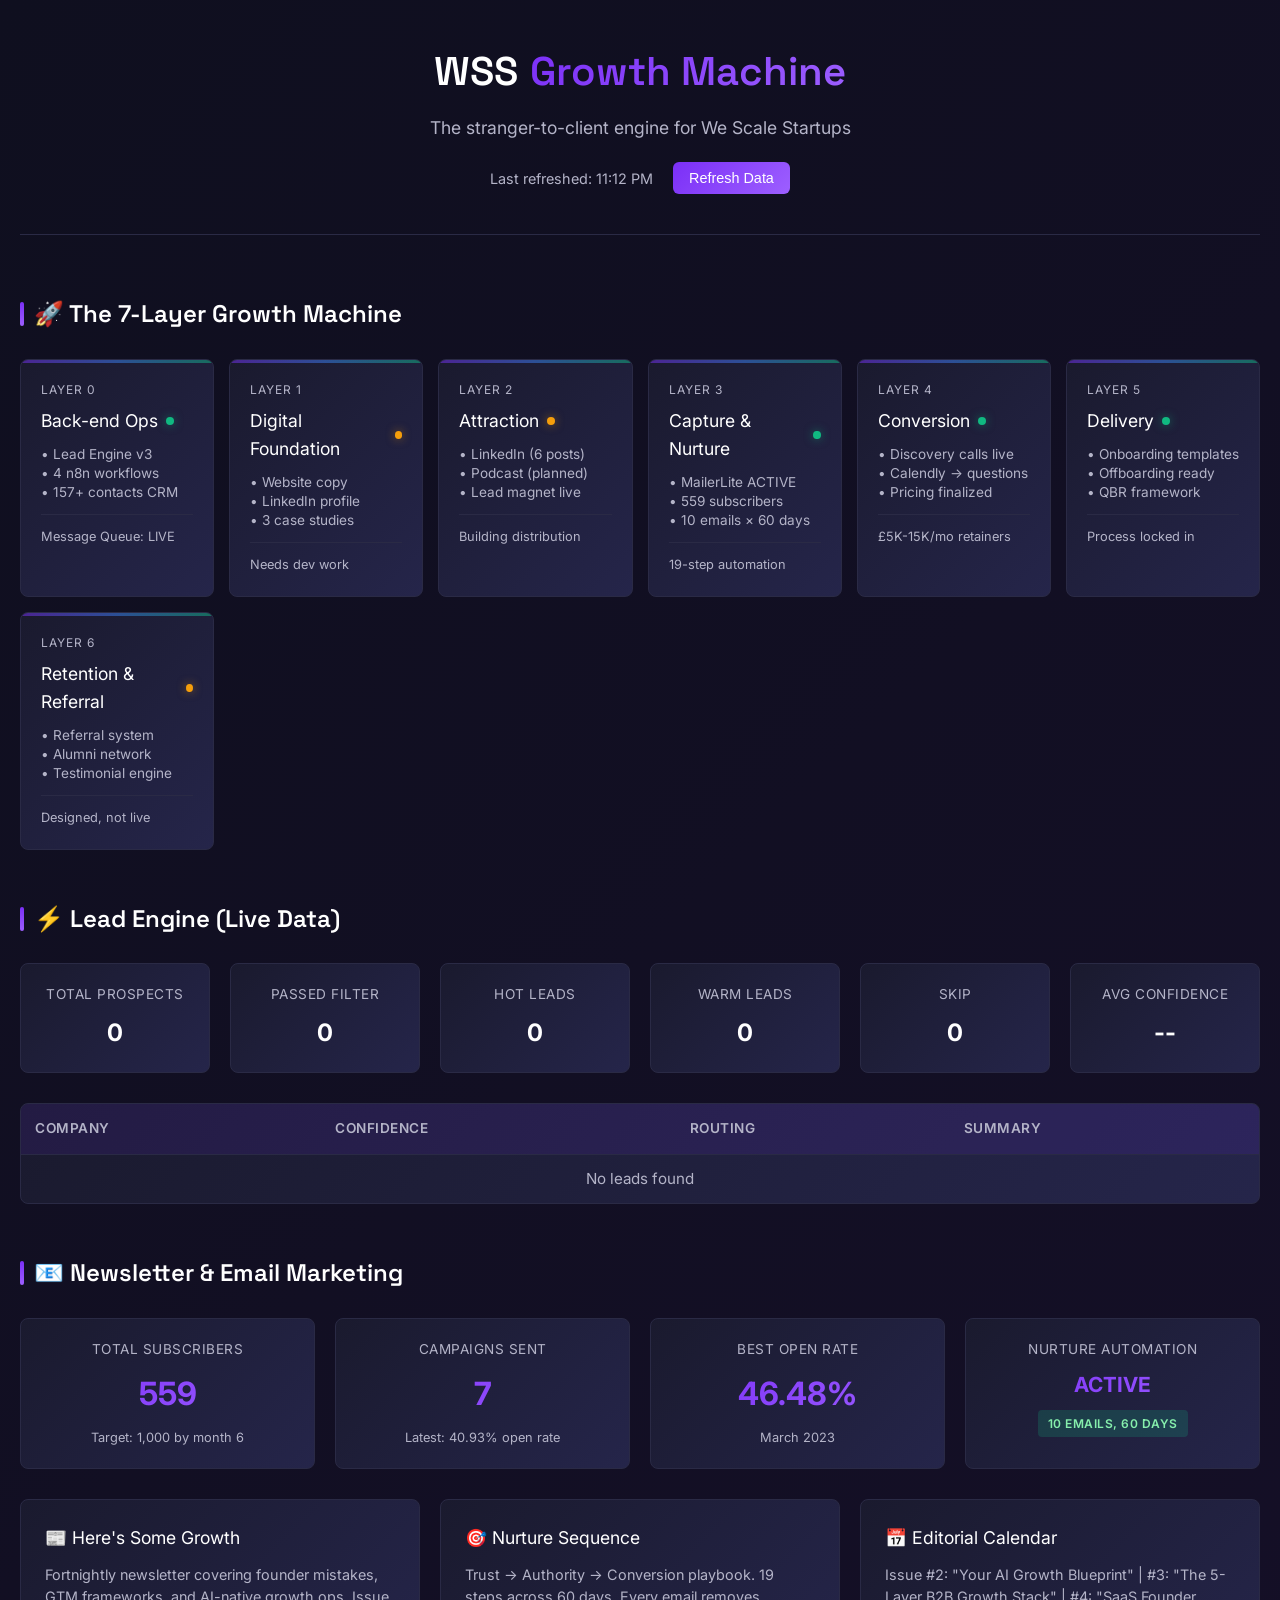
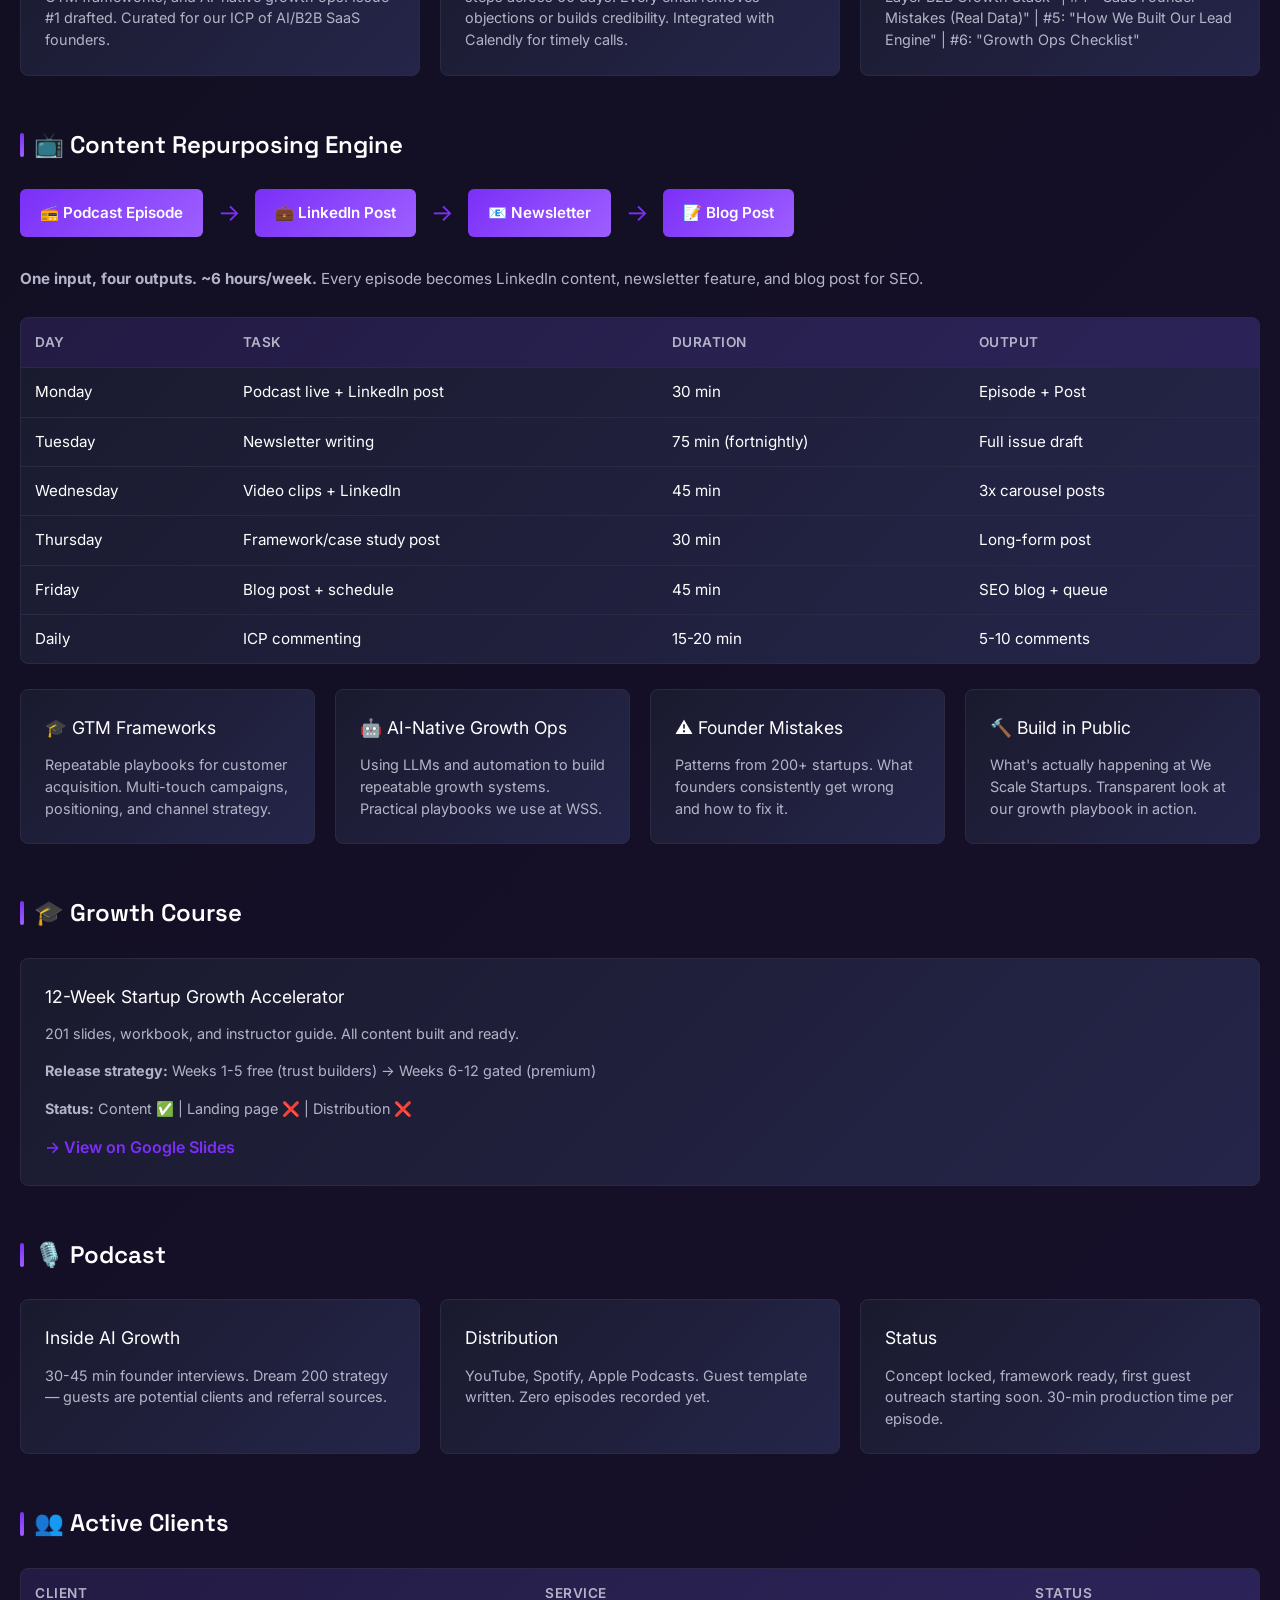
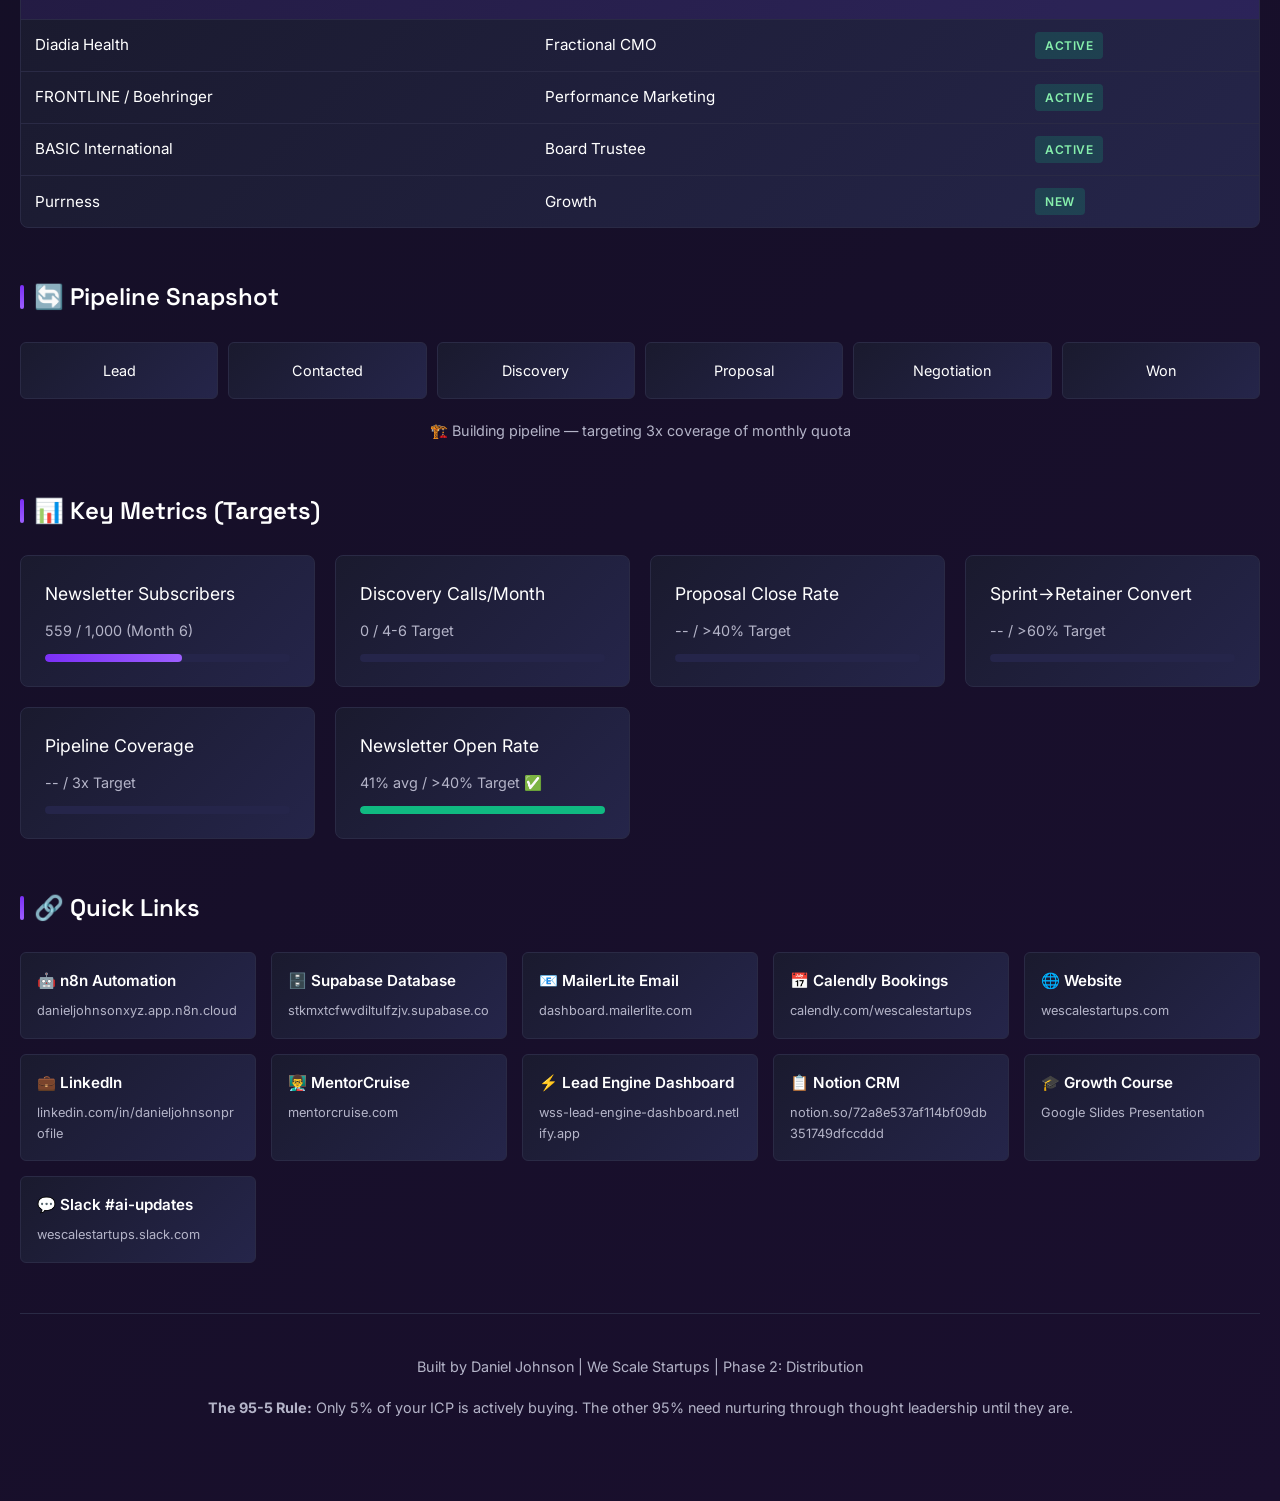
==== dashboard/index.html @ cf286a2c "Add Growth Machine dashboard and documentation - dashboard/index.html: Live dashboard with Supabase " ====
<!DOCTYPE html>
<html lang="en">
<head>
    <meta charset="UTF-8">
    <meta name="viewport" content="width=device-width, initial-scale=1.0">
    <title>WSS Growth Machine — Command Center</title>
    <link href="https://fonts.googleapis.com/css2?family=Inter:wght@400;500;600;700&family=Space+Grotesk:wght@500;600;700&display=swap" rel="stylesheet">
    <style>
        * {
            margin: 0;
            padding: 0;
            box-sizing: border-box;
        }

        :root {
            --primary: #7B2FF7;
            --primary-light: #9D5FFF;
            --primary-dark: #5A1FB8;
            --bg-dark: #0F0F1F;
            --bg-secondary: #1A1A2E;
            --bg-tertiary: #25254A;
            --text-primary: #FFFFFF;
            --text-secondary: #B4B4C8;
            --border: #2A2A45;
            --success: #10B981;
            --warning: #F59E0B;
            --error: #EF4444;
            --accent-blue: #3B82F6;
            --accent-emerald: #10B981;
            --accent-cyan: #06B6D4;
        }

        body {
            font-family: 'Inter', sans-serif;
            background: linear-gradient(135deg, var(--bg-dark) 0%, #1a0f2e 100%);
            color: var(--text-primary);
            line-height: 1.6;
            min-height: 100vh;
        }

        h1, h2, h3, h4, h5, h6 {
            font-family: 'Space Grotesk', sans-serif;
            font-weight: 600;
        }

        .container {
            max-width: 1600px;
            margin: 0 auto;
            padding: 40px 20px;
        }

        /* Header */
        .header {
            text-align: center;
            margin-bottom: 60px;
            padding-bottom: 40px;
            border-bottom: 1px solid var(--border);
        }

        .header-title {
            font-size: 2.5rem;
            margin-bottom: 10px;
            display: flex;
            align-items: center;
            justify-content: center;
            gap: 12px;
        }

        .header-title-main {
            color: var(--text-primary);
        }

        .header-title-growth {
            background: linear-gradient(135deg, var(--primary) 0%, var(--primary-light) 100%);
            -webkit-background-clip: text;
            -webkit-text-fill-color: transparent;
            background-clip: text;
            animation: gradientShift 6s ease-in-out infinite;
        }

        @keyframes gradientShift {
            0%, 100% { filter: hue-rotate(0deg); }
            50% { filter: hue-rotate(10deg); }
        }

        .header-subtitle {
            font-size: 1.1rem;
            color: var(--text-secondary);
            margin-bottom: 20px;
        }

        .header-controls {
            display: flex;
            justify-content: center;
            align-items: center;
            gap: 20px;
            font-size: 0.9rem;
        }

        .refresh-timestamp {
            color: var(--text-secondary);
        }

        .refresh-btn {
            background: linear-gradient(135deg, var(--primary) 0%, var(--primary-light) 100%);
            color: white;
            border: none;
            padding: 8px 16px;
            border-radius: 6px;
            cursor: pointer;
            font-size: 0.9rem;
            font-weight: 500;
            transition: all 0.3s ease;
        }

        .refresh-btn:hover {
            transform: translateY(-2px);
            box-shadow: 0 8px 16px rgba(123, 47, 247, 0.3);
        }

        .refresh-btn:disabled {
            opacity: 0.5;
            cursor: not-allowed;
        }

        /* Loader */
        .loader {
            display: inline-block;
            width: 12px;
            height: 12px;
            border: 2px solid var(--primary);
            border-radius: 50%;
            border-top-color: transparent;
            animation: spin 0.8s linear infinite;
        }

        @keyframes spin {
            to { transform: rotate(360deg); }
        }

        /* Sections */
        .section {
            margin-bottom: 50px;
        }

        .section-title {
            font-size: 1.5rem;
            margin-bottom: 25px;
            color: var(--text-primary);
            display: flex;
            align-items: center;
            gap: 10px;
        }

        .section-title::before {
            content: '';
            width: 4px;
            height: 24px;
            background: linear-gradient(180deg, var(--primary) 0%, var(--primary-light) 100%);
            border-radius: 2px;
        }

        /* User Journey */
        .journey-container {
            display: grid;
            grid-template-columns: repeat(auto-fit, minmax(180px, 1fr));
            gap: 15px;
            margin-bottom: 30px;
        }

        .journey-node {
            background: linear-gradient(135deg, var(--bg-secondary) 0%, var(--bg-tertiary) 100%);
            border: 1px solid var(--border);
            border-radius: 8px;
            padding: 20px;
            position: relative;
            transition: all 0.3s ease;
            overflow: hidden;
        }

        .journey-node::before {
            content: '';
            position: absolute;
            top: 0;
            left: 0;
            right: 0;
            height: 3px;
            background: linear-gradient(90deg, var(--primary), var(--accent-blue), var(--accent-emerald));
            opacity: 0.5;
        }

        .journey-node:hover {
            border-color: var(--primary);
            transform: translateY(-4px);
            box-shadow: 0 12px 24px rgba(123, 47, 247, 0.15);
        }

        .journey-layer {
            font-size: 0.75rem;
            color: var(--text-secondary);
            text-transform: uppercase;
            letter-spacing: 1px;
            margin-bottom: 8px;
        }

        .journey-title {
            font-size: 1.1rem;
            margin-bottom: 10px;
            display: flex;
            align-items: center;
            gap: 8px;
        }

        .status-dot {
            width: 8px;
            height: 8px;
            border-radius: 50%;
            animation: pulse 2s ease-in-out infinite;
        }

        .status-dot.green {
            background: var(--success);
            box-shadow: 0 0 10px rgba(16, 185, 129, 0.5);
        }

        .status-dot.yellow {
            background: var(--warning);
            box-shadow: 0 0 10px rgba(245, 158, 11, 0.5);
        }

        .status-dot.red {
            background: var(--error);
            box-shadow: 0 0 10px rgba(239, 68, 68, 0.5);
        }

        @keyframes pulse {
            0%, 100% { opacity: 1; }
            50% { opacity: 0.7; }
        }

        .journey-components {
            font-size: 0.85rem;
            color: var(--text-secondary);
            line-height: 1.4;
        }

        .journey-status {
            font-size: 0.8rem;
            color: var(--text-secondary);
            margin-top: 12px;
            padding-top: 12px;
            border-top: 1px solid var(--border);
        }

        /* Data Grid */
        .data-grid {
            display: grid;
            grid-template-columns: repeat(auto-fit, minmax(180px, 1fr));
            gap: 20px;
            margin-bottom: 30px;
        }

        .data-card {
            background: linear-gradient(135deg, var(--bg-secondary) 0%, var(--bg-tertiary) 100%);
            border: 1px solid var(--border);
            border-radius: 8px;
            padding: 20px;
            text-align: center;
            transition: all 0.3s ease;
        }

        .data-card:hover {
            border-color: var(--primary);
            transform: translateY(-4px);
        }

        .data-label {
            font-size: 0.85rem;
            color: var(--text-secondary);
            text-transform: uppercase;
            letter-spacing: 0.5px;
            margin-bottom: 8px;
        }

        .data-value {
            font-size: 2rem;
            font-weight: 700;
            background: linear-gradient(135deg, var(--primary) 0%, var(--primary-light) 100%);
            -webkit-background-clip: text;
            -webkit-text-fill-color: transparent;
            background-clip: text;
        }

        .data-value.loading {
            -webkit-text-fill-color: unset;
            background: none;
            font-size: 1.5rem;
        }

        .data-subtext {
            font-size: 0.8rem;
            color: var(--text-secondary);
            margin-top: 8px;
        }

        /* Tables */
        .table-wrapper {
            background: linear-gradient(135deg, var(--bg-secondary) 0%, var(--bg-tertiary) 100%);
            border: 1px solid var(--border);
            border-radius: 8px;
            overflow: hidden;
        }

        table {
            width: 100%;
            border-collapse: collapse;
        }

        th {
            background: rgba(123, 47, 247, 0.1);
            padding: 14px;
            text-align: left;
            font-weight: 600;
            font-size: 0.85rem;
            text-transform: uppercase;
            letter-spacing: 0.5px;
            color: var(--text-secondary);
            border-bottom: 1px solid var(--border);
        }

        td {
            padding: 12px 14px;
            border-bottom: 1px solid var(--border);
            font-size: 0.95rem;
        }

        tr:last-child td {
            border-bottom: none;
        }

        tr:hover {
            background: rgba(123, 47, 247, 0.05);
        }

        .badge {
            display: inline-block;
            padding: 4px 10px;
            border-radius: 4px;
            font-size: 0.75rem;
            font-weight: 600;
            text-transform: uppercase;
            letter-spacing: 0.5px;
        }

        .badge.hot {
            background: rgba(239, 68, 68, 0.2);
            color: #FCA5A5;
        }

        .badge.warm {
            background: rgba(245, 158, 11, 0.2);
            color: #FDE047;
        }

        .badge.skip {
            background: rgba(107, 114, 128, 0.2);
            color: #D1D5DB;
        }

        .badge.active {
            background: rgba(16, 185, 129, 0.2);
            color: #86EFAC;
        }

        /* Cards Grid */
        .cards-grid {
            display: grid;
            grid-template-columns: repeat(auto-fit, minmax(240px, 1fr));
            gap: 20px;
        }

        .card {
            background: linear-gradient(135deg, var(--bg-secondary) 0%, var(--bg-tertiary) 100%);
            border: 1px solid var(--border);
            border-radius: 8px;
            padding: 24px;
            transition: all 0.3s ease;
        }

        .card:hover {
            border-color: var(--primary);
            transform: translateY(-4px);
            box-shadow: 0 12px 24px rgba(123, 47, 247, 0.15);
        }

        .card-title {
            font-size: 1.1rem;
            margin-bottom: 12px;
            color: var(--text-primary);
        }

        .card-description {
            font-size: 0.9rem;
            color: var(--text-secondary);
            line-height: 1.5;
        }

        /* Content Repurposing */
        .repurpose-flow {
            display: flex;
            align-items: center;
            gap: 15px;
            margin-bottom: 30px;
            flex-wrap: wrap;
        }

        .flow-item {
            background: linear-gradient(135deg, var(--primary) 0%, var(--primary-light) 100%);
            color: white;
            padding: 12px 20px;
            border-radius: 6px;
            font-weight: 600;
            font-size: 0.95rem;
        }

        .flow-arrow {
            font-size: 1.5rem;
            color: var(--primary);
        }

        /* Progress Bar */
        .progress-bar {
            width: 100%;
            height: 8px;
            background: var(--bg-tertiary);
            border-radius: 4px;
            overflow: hidden;
            margin-top: 8px;
        }

        .progress-fill {
            height: 100%;
            background: linear-gradient(90deg, var(--primary) 0%, var(--primary-light) 100%);
            transition: width 0.3s ease;
            border-radius: 4px;
        }

        /* Pipeline */
        .pipeline {
            display: flex;
            gap: 10px;
            flex-wrap: wrap;
        }

        .pipeline-stage {
            flex: 1;
            min-width: 120px;
            background: linear-gradient(135deg, var(--bg-secondary) 0%, var(--bg-tertiary) 100%);
            border: 1px solid var(--border);
            border-radius: 6px;
            padding: 16px 12px;
            text-align: center;
            font-size: 0.9rem;
        }

        .pipeline-stage.empty {
            color: var(--text-secondary);
        }

        .pipeline-stage.active {
            border-color: var(--primary);
            background: linear-gradient(135deg, rgba(123, 47, 247, 0.1) 0%, rgba(157, 95, 255, 0.05) 100%);
        }

        /* Links Grid */
        .links-grid {
            display: grid;
            grid-template-columns: repeat(auto-fit, minmax(200px, 1fr));
            gap: 15px;
        }

        .link-card {
            background: linear-gradient(135deg, var(--bg-secondary) 0%, var(--bg-tertiary) 100%);
            border: 1px solid var(--border);
            border-radius: 6px;
            padding: 16px;
            text-decoration: none;
            color: var(--text-primary);
            transition: all 0.3s ease;
            display: flex;
            flex-direction: column;
            gap: 8px;
        }

        .link-card:hover {
            border-color: var(--primary);
            transform: translateY(-2px);
            box-shadow: 0 8px 16px rgba(123, 47, 247, 0.15);
        }

        .link-title {
            font-weight: 600;
            font-size: 0.95rem;
            color: var(--text-primary);
        }

        .link-url {
            font-size: 0.8rem;
            color: var(--text-secondary);
            word-break: break-all;
        }

        /* Footer */
        .footer {
            text-align: center;
            padding: 40px 20px;
            border-top: 1px solid var(--border);
            color: var(--text-secondary);
            font-size: 0.9rem;
            line-height: 1.8;
        }

        /* Responsive */
        @media (max-width: 768px) {
            .header-title {
                font-size: 1.8rem;
                flex-direction: column;
            }

            .journey-container {
                grid-template-columns: repeat(2, 1fr);
            }

            .header-controls {
                flex-direction: column;
                gap: 10px;
            }
        }

        /* Print */
        @media print {
            body {
                background: white;
                color: #000;
            }

            .refresh-btn {
                display: none;
            }

            .journey-node, .data-card, .card, .link-card, .table-wrapper {
                break-inside: avoid;
            }
        }
    </style>
</head>
<body>
    <div class="container">
        <!-- Header -->
        <div class="header">
            <h1 class="header-title">
                <span class="header-title-main">WSS</span>
                <span class="header-title-growth">Growth Machine</span>
            </h1>
            <p class="header-subtitle">The stranger-to-client engine for We Scale Startups</p>
            <div class="header-controls">
                <span class="refresh-timestamp">Last refreshed: <span id="lastRefresh">--:--</span></span>
                <button class="refresh-btn" onclick="refreshData()" id="refreshBtn">
                    <span id="refreshText">Refresh Data</span>
                </button>
            </div>
        </div>

        <!-- User Journey -->
        <div class="section">
            <h2 class="section-title">🚀 The 7-Layer Growth Machine</h2>
            <div class="journey-container">
                <div class="journey-node">
                    <div class="journey-layer">Layer 0</div>
                    <div class="journey-title">
                        Back-end Ops
                        <span class="status-dot green"></span>
                    </div>
                    <div class="journey-components">
                        • Lead Engine v3<br>
                        • 4 n8n workflows<br>
                        • 157+ contacts CRM
                    </div>
                    <div class="journey-status">Message Queue: LIVE</div>
                </div>

                <div class="journey-node">
                    <div class="journey-layer">Layer 1</div>
                    <div class="journey-title">
                        Digital Foundation
                        <span class="status-dot yellow"></span>
                    </div>
                    <div class="journey-components">
                        • Website copy<br>
                        • LinkedIn profile<br>
                        • 3 case studies
                    </div>
                    <div class="journey-status">Needs dev work</div>
                </div>

                <div class="journey-node">
                    <div class="journey-layer">Layer 2</div>
                    <div class="journey-title">
                        Attraction
                        <span class="status-dot yellow"></span>
                    </div>
                    <div class="journey-components">
                        • LinkedIn (6 posts)<br>
                        • Podcast (planned)<br>
                        • Lead magnet live
                    </div>
                    <div class="journey-status">Building distribution</div>
                </div>

                <div class="journey-node">
                    <div class="journey-layer">Layer 3</div>
                    <div class="journey-title">
                        Capture & Nurture
                        <span class="status-dot green"></span>
                    </div>
                    <div class="journey-components">
                        • MailerLite ACTIVE<br>
                        • 559 subscribers<br>
                        • 10 emails × 60 days
                    </div>
                    <div class="journey-status">19-step automation</div>
                </div>

                <div class="journey-node">
                    <div class="journey-layer">Layer 4</div>
                    <div class="journey-title">
                        Conversion
                        <span class="status-dot green"></span>
                    </div>
                    <div class="journey-components">
                        • Discovery calls live<br>
                        • Calendly → questions<br>
                        • Pricing finalized
                    </div>
                    <div class="journey-status">£5K-15K/mo retainers</div>
                </div>

                <div class="journey-node">
                    <div class="journey-layer">Layer 5</div>
                    <div class="journey-title">
                        Delivery
                        <span class="status-dot green"></span>
                    </div>
                    <div class="journey-components">
                        • Onboarding templates<br>
                        • Offboarding ready<br>
                        • QBR framework
                    </div>
                    <div class="journey-status">Process locked in</div>
                </div>

                <div class="journey-node">
                    <div class="journey-layer">Layer 6</div>
                    <div class="journey-title">
                        Retention & Referral
                        <span class="status-dot yellow"></span>
                    </div>
                    <div class="journey-components">
                        • Referral system<br>
                        • Alumni network<br>
                        • Testimonial engine
                    </div>
                    <div class="journey-status">Designed, not live</div>
                </div>
            </div>
        </div>

        <!-- Lead Engine -->
        <div class="section">
            <h2 class="section-title">⚡ Lead Engine (Live Data)</h2>
            <div class="data-grid">
                <div class="data-card">
                    <div class="data-label">Total Prospects</div>
                    <div class="data-value loading" id="totalProspects"><span class="loader"></span></div>
                </div>
                <div class="data-card">
                    <div class="data-label">Passed Filter</div>
                    <div class="data-value loading" id="passedFilter"><span class="loader"></span></div>
                </div>
                <div class="data-card">
                    <div class="data-label">Hot Leads</div>
                    <div class="data-value loading" id="hotLeads"><span class="loader"></span></div>
                </div>
                <div class="data-card">
                    <div class="data-label">Warm Leads</div>
                    <div class="data-value loading" id="warmLeads"><span class="loader"></span></div>
                </div>
                <div class="data-card">
                    <div class="data-label">Skip</div>
                    <div class="data-value loading" id="skipLeads"><span class="loader"></span></div>
                </div>
                <div class="data-card">
                    <div class="data-label">Avg Confidence</div>
                    <div class="data-value loading" id="avgConfidence"><span class="loader"></span></div>
                </div>
            </div>

            <div class="table-wrapper">
                <table>
                    <thead>
                        <tr>
                            <th>Company</th>
                            <th>Confidence</th>
                            <th>Routing</th>
                            <th>Summary</th>
                        </tr>
                    </thead>
                    <tbody id="leadsTable">
                        <tr><td colspan="4" style="text-align: center; padding: 30px;"><span class="loader"></span> Loading leads...</td></tr>
                    </tbody>
                </table>
            </div>
        </div>

        <!-- Newsletter & Email Marketing -->
        <div class="section">
            <h2 class="section-title">📧 Newsletter & Email Marketing</h2>
            <div class="data-grid">
                <div class="data-card">
                    <div class="data-label">Total Subscribers</div>
                    <div class="data-value">559</div>
                    <div class="data-subtext">Target: 1,000 by month 6</div>
                </div>
                <div class="data-card">
                    <div class="data-label">Campaigns Sent</div>
                    <div class="data-value">7</div>
                    <div class="data-subtext">Latest: 40.93% open rate</div>
                </div>
                <div class="data-card">
                    <div class="data-label">Best Open Rate</div>
                    <div class="data-value">46.48%</div>
                    <div class="data-subtext">March 2023</div>
                </div>
                <div class="data-card">
                    <div class="data-label">Nurture Automation</div>
                    <div class="data-value" style="font-size: 1.3rem;">ACTIVE</div>
                    <div class="data-subtext"><span class="badge active">10 emails, 60 days</span></div>
                </div>
            </div>

            <div class="cards-grid" style="margin-top: 25px;">
                <div class="card">
                    <div class="card-title">📰 Here's Some Growth</div>
                    <div class="card-description">
                        Fortnightly newsletter covering founder mistakes, GTM frameworks, and AI-native growth ops. Issue #1 drafted. Curated for our ICP of AI/B2B SaaS founders.
                    </div>
                </div>
                <div class="card">
                    <div class="card-title">🎯 Nurture Sequence</div>
                    <div class="card-description">
                        Trust → Authority → Conversion playbook. 19 steps across 60 days. Every email removes objections or builds credibility. Integrated with Calendly for timely calls.
                    </div>
                </div>
                <div class="card">
                    <div class="card-title">📅 Editorial Calendar</div>
                    <div class="card-description">
                        Issue #2: "Your AI Growth Blueprint" | #3: "The 5-Layer B2B Growth Stack" | #4: "SaaS Founder Mistakes (Real Data)" | #5: "How We Built Our Lead Engine" | #6: "Growth Ops Checklist"
                    </div>
                </div>
            </div>
        </div>

        <!-- Content Engine -->
        <div class="section">
            <h2 class="section-title">📺 Content Repurposing Engine</h2>
            <div class="repurpose-flow">
                <div class="flow-item">📻 Podcast Episode</div>
                <div class="flow-arrow">→</div>
                <div class="flow-item">💼 LinkedIn Post</div>
                <div class="flow-arrow">→</div>
                <div class="flow-item">📧 Newsletter</div>
                <div class="flow-arrow">→</div>
                <div class="flow-item">📝 Blog Post</div>
            </div>
            <p style="color: var(--text-secondary); font-size: 0.95rem; margin-bottom: 25px;">
                <strong>One input, four outputs. ~6 hours/week.</strong> Every episode becomes LinkedIn content, newsletter feature, and blog post for SEO.
            </p>

            <div class="table-wrapper">
                <table>
                    <thead>
                        <tr>
                            <th>Day</th>
                            <th>Task</th>
                            <th>Duration</th>
                            <th>Output</th>
                        </tr>
                    </thead>
                    <tbody>
                        <tr>
                            <td>Monday</td>
                            <td>Podcast live + LinkedIn post</td>
                            <td>30 min</td>
                            <td>Episode + Post</td>
                        </tr>
                        <tr>
                            <td>Tuesday</td>
                            <td>Newsletter writing</td>
                            <td>75 min (fortnightly)</td>
                            <td>Full issue draft</td>
                        </tr>
                        <tr>
                            <td>Wednesday</td>
                            <td>Video clips + LinkedIn</td>
                            <td>45 min</td>
                            <td>3x carousel posts</td>
                        </tr>
                        <tr>
                            <td>Thursday</td>
                            <td>Framework/case study post</td>
                            <td>30 min</td>
                            <td>Long-form post</td>
                        </tr>
                        <tr>
                            <td>Friday</td>
                            <td>Blog post + schedule</td>
                            <td>45 min</td>
                            <td>SEO blog + queue</td>
                        </tr>
                        <tr>
                            <td>Daily</td>
                            <td>ICP commenting</td>
                            <td>15-20 min</td>
                            <td>5-10 comments</td>
                        </tr>
                    </tbody>
                </table>
            </div>

            <div class="cards-grid" style="margin-top: 25px;">
                <div class="card">
                    <div class="card-title">🎓 GTM Frameworks</div>
                    <div class="card-description">Repeatable playbooks for customer acquisition. Multi-touch campaigns, positioning, and channel strategy.</div>
                </div>
                <div class="card">
                    <div class="card-title">🤖 AI-Native Growth Ops</div>
                    <div class="card-description">Using LLMs and automation to build repeatable growth systems. Practical playbooks we use at WSS.</div>
                </div>
                <div class="card">
                    <div class="card-title">⚠️ Founder Mistakes</div>
                    <div class="card-description">Patterns from 200+ startups. What founders consistently get wrong and how to fix it.</div>
                </div>
                <div class="card">
                    <div class="card-title">🔨 Build in Public</div>
                    <div class="card-description">What's actually happening at We Scale Startups. Transparent look at our growth playbook in action.</div>
                </div>
            </div>
        </div>

        <!-- Growth Course -->
        <div class="section">
            <h2 class="section-title">🎓 Growth Course</h2>
            <div class="cards-grid">
                <div class="card" style="grid-column: span 2;">
                    <div class="card-title">12-Week Startup Growth Accelerator</div>
                    <div class="card-description" style="margin-bottom: 15px;">
                        201 slides, workbook, and instructor guide. All content built and ready.
                    </div>
                    <p style="font-size: 0.9rem; color: var(--text-secondary); margin-bottom: 15px;">
                        <strong>Release strategy:</strong> Weeks 1-5 free (trust builders) → Weeks 6-12 gated (premium)
                    </p>
                    <p style="font-size: 0.9rem; color: var(--text-secondary); margin-bottom: 15px;">
                        <strong>Status:</strong> Content ✅ | Landing page ❌ | Distribution ❌
                    </p>
                    <a href="https://docs.google.com/presentation/d/1oONhRGUFYXJoqhrI7C1VwaCaKZUzP_7qQh4Vbd-Zv5Y" target="_blank" style="color: var(--primary); text-decoration: none; font-weight: 600;">
                        → View on Google Slides
                    </a>
                </div>
            </div>
        </div>

        <!-- Podcast -->
        <div class="section">
            <h2 class="section-title">🎙️ Podcast</h2>
            <div class="cards-grid">
                <div class="card">
                    <div class="card-title">Inside AI Growth</div>
                    <div class="card-description">
                        30-45 min founder interviews. Dream 200 strategy — guests are potential clients and referral sources.
                    </div>
                </div>
                <div class="card">
                    <div class="card-title">Distribution</div>
                    <div class="card-description">
                        YouTube, Spotify, Apple Podcasts. Guest template written. Zero episodes recorded yet.
                    </div>
                </div>
                <div class="card">
                    <div class="card-title">Status</div>
                    <div class="card-description">
                        Concept locked, framework ready, first guest outreach starting soon. 30-min production time per episode.
                    </div>
                </div>
            </div>
        </div>

        <!-- Active Clients -->
        <div class="section">
            <h2 class="section-title">👥 Active Clients</h2>
            <div class="table-wrapper">
                <table>
                    <thead>
                        <tr>
                            <th>Client</th>
                            <th>Service</th>
                            <th>Status</th>
                        </tr>
                    </thead>
                    <tbody>
                        <tr>
                            <td>Diadia Health</td>
                            <td>Fractional CMO</td>
                            <td><span class="badge active">Active</span></td>
                        </tr>
                        <tr>
                            <td>FRONTLINE / Boehringer</td>
                            <td>Performance Marketing</td>
                            <td><span class="badge active">Active</span></td>
                        </tr>
                        <tr>
                            <td>BASIC International</td>
                            <td>Board Trustee</td>
                            <td><span class="badge active">Active</span></td>
                        </tr>
                        <tr>
                            <td>Purrness</td>
                            <td>Growth</td>
                            <td><span class="badge active">New</span></td>
                        </tr>
                    </tbody>
                </table>
            </div>
        </div>

        <!-- Pipeline -->
        <div class="section">
            <h2 class="section-title">🔄 Pipeline Snapshot</h2>
            <div class="pipeline">
                <div class="pipeline-stage">Lead</div>
                <div class="pipeline-stage">Contacted</div>
                <div class="pipeline-stage">Discovery</div>
                <div class="pipeline-stage">Proposal</div>
                <div class="pipeline-stage">Negotiation</div>
                <div class="pipeline-stage">Won</div>
            </div>
            <p style="color: var(--text-secondary); font-size: 0.9rem; margin-top: 20px; text-align: center;">
                🏗️ Building pipeline — targeting 3x coverage of monthly quota
            </p>
        </div>

        <!-- Key Metrics -->
        <div class="section">
            <h2 class="section-title">📊 Key Metrics (Targets)</h2>
            <div class="cards-grid">
                <div class="card">
                    <div class="card-title">Newsletter Subscribers</div>
                    <div class="card-description" style="margin-bottom: 12px;">559 / 1,000 (Month 6)</div>
                    <div class="progress-bar">
                        <div class="progress-fill" style="width: 55.9%;"></div>
                    </div>
                </div>
                <div class="card">
                    <div class="card-title">Discovery Calls/Month</div>
                    <div class="card-description" style="margin-bottom: 12px;">0 / 4-6 Target</div>
                    <div class="progress-bar">
                        <div class="progress-fill" style="width: 0%;"></div>
                    </div>
                </div>
                <div class="card">
                    <div class="card-title">Proposal Close Rate</div>
                    <div class="card-description" style="margin-bottom: 12px;">-- / >40% Target</div>
                    <div class="progress-bar">
                        <div class="progress-fill" style="width: 0%;"></div>
                    </div>
                </div>
                <div class="card">
                    <div class="card-title">Sprint→Retainer Convert</div>
                    <div class="card-description" style="margin-bottom: 12px;">-- / >60% Target</div>
                    <div class="progress-bar">
                        <div class="progress-fill" style="width: 0%;"></div>
                    </div>
                </div>
                <div class="card">
                    <div class="card-title">Pipeline Coverage</div>
                    <div class="card-description" style="margin-bottom: 12px;">-- / 3x Target</div>
                    <div class="progress-bar">
                        <div class="progress-fill" style="width: 0%;"></div>
                    </div>
                </div>
                <div class="card">
                    <div class="card-title">Newsletter Open Rate</div>
                    <div class="card-description" style="margin-bottom: 12px;">41% avg / >40% Target ✅</div>
                    <div class="progress-bar">
                        <div class="progress-fill" style="width: 102.5%; background: var(--success);"></div>
                    </div>
                </div>
            </div>
        </div>

        <!-- Quick Links -->
        <div class="section">
            <h2 class="section-title">🔗 Quick Links</h2>
            <div class="links-grid">
                <a href="https://danieljohnsonxyz.app.n8n.cloud" target="_blank" class="link-card">
                    <div class="link-title">🤖 n8n Automation</div>
                    <div class="link-url">danieljohnsonxyz.app.n8n.cloud</div>
                </a>
                <a href="https://stkmxtcfwvdiltulfzjv.supabase.co" target="_blank" class="link-card">
                    <div class="link-title">🗄️ Supabase Database</div>
                    <div class="link-url">stkmxtcfwvdiltulfzjv.supabase.co</div>
                </a>
                <a href="https://dashboard.mailerlite.com" target="_blank" class="link-card">
                    <div class="link-title">📧 MailerLite Email</div>
                    <div class="link-url">dashboard.mailerlite.com</div>
                </a>
                <a href="https://calendly.com/wescalestartups" target="_blank" class="link-card">
                    <div class="link-title">📅 Calendly Bookings</div>
                    <div class="link-url">calendly.com/wescalestartups</div>
                </a>
                <a href="https://www.wescalestartups.com" target="_blank" class="link-card">
                    <div class="link-title">🌐 Website</div>
                    <div class="link-url">wescalestartups.com</div>
                </a>
                <a href="https://www.linkedin.com/in/danieljohnsonprofile/" target="_blank" class="link-card">
                    <div class="link-title">💼 LinkedIn</div>
                    <div class="link-url">linkedin.com/in/danieljohnsonprofile</div>
                </a>
                <a href="https://mentorcruise.com" target="_blank" class="link-card">
                    <div class="link-title">👨‍🏫 MentorCruise</div>
                    <div class="link-url">mentorcruise.com</div>
                </a>
                <a href="https://wss-lead-engine-dashboard.netlify.app" target="_blank" class="link-card">
                    <div class="link-title">⚡ Lead Engine Dashboard</div>
                    <div class="link-url">wss-lead-engine-dashboard.netlify.app</div>
                </a>
                <a href="https://www.notion.so/72a8e537af114bf09db351749dfccddd" target="_blank" class="link-card">
                    <div class="link-title">📋 Notion CRM</div>
                    <div class="link-url">notion.so/72a8e537af114bf09db351749dfccddd</div>
                </a>
                <a href="https://docs.google.com/presentation/d/1oONhRGUFYXJoqhrI7C1VwaCaKZUzP_7qQh4Vbd-Zv5Y" target="_blank" class="link-card">
                    <div class="link-title">🎓 Growth Course</div>
                    <div class="link-url">Google Slides Presentation</div>
                </a>
                <a href="https://wescalestartups.slack.com" target="_blank" class="link-card">
                    <div class="link-title">💬 Slack #ai-updates</div>
                    <div class="link-url">wescalestartups.slack.com</div>
                </a>
            </div>
        </div>

        <!-- Footer -->
        <div class="footer">
            <p>Built by Daniel Johnson | We Scale Startups | Phase 2: Distribution</p>
            <p style="margin-top: 15px;">
                <strong>The 95-5 Rule:</strong> Only 5% of your ICP is actively buying. The other 95% need nurturing through thought leadership until they are.
            </p>
        </div>
    </div>

    <script>
        const SUPABASE_URL = 'https://stkmxtcfwvdiltulfzjv.supabase.co';
        const SUPABASE_KEY = 'eyJhbGciOiJIUzI1NiIsInR5cCI6IkpXVCJ9.eyJpc3MiOiJzdXBhYmFzZSIsInJlZiI6InN0a214dGNmd3ZkaWx0dWxmemp2Iiwicm9sZSI6ImFub24iLCJpYXQiOjE3NzM4NDYzNzksImV4cCI6MjA4OTQyMjM3OX0.qycUuiHgv6LSX_ROuQiSzLfL6w7D4tv2ZzLrjHAaGDA';

        const headers = {
            'apikey': SUPABASE_KEY,
            'Authorization': `Bearer ${SUPABASE_KEY}`,
            'Content-Type': 'application/json'
        };

        async function fetchSupabaseData(endpoint) {
            try {
                const response = await fetch(`${SUPABASE_URL}/rest/v1/${endpoint}`, { headers });
                if (!response.ok) throw new Error(`HTTP ${response.status}`);
                return await response.json();
            } catch (error) {
                console.error(`Error fetching ${endpoint}:`, error);
                return null;
            }
        }

        async function loadData() {
            // Fetch all data
            const [prospects, enrichedLeads, outreach] = await Promise.all([
                fetchSupabaseData('prospects?select=id,company_name,rule_filter_passed,created_at&order=created_at.desc'),
                fetchSupabaseData('enriched_leads?select=id,prospect_id,confidence_score,routing,company_summary,email_subject,enriched_at&order=confidence_score.desc&limit=20'),
                fetchSupabaseData('outreach_log?select=id,status,created_at')
            ]);

            // Update lead engine stats
            if (prospects && prospects.length > 0) {
                const total = prospects.length;
                const passed = prospects.filter(p => p.rule_filter_passed === true).length;

                document.getElementById('totalProspects').textContent = total;
                document.getElementById('passedFilter').textContent = passed;
            } else {
                document.getElementById('totalProspects').textContent = '0';
                document.getElementById('passedFilter').textContent = '0';
            }

            // Update routing stats
            if (enrichedLeads && enrichedLeads.length > 0) {
                const hot = enrichedLeads.filter(l => l.routing === 'hot_lead').length;
                const warm = enrichedLeads.filter(l => l.routing === 'warm_lead').length;
                const skip = enrichedLeads.filter(l => l.routing === 'skip').length;
                const avgConfidence = (enrichedLeads.reduce((sum, l) => sum + (l.confidence_score || 0), 0) / enrichedLeads.length).toFixed(1);

                document.getElementById('hotLeads').textContent = hot;
                document.getElementById('warmLeads').textContent = warm;
                document.getElementById('skipLeads').textContent = skip;
                document.getElementById('avgConfidence').textContent = avgConfidence + '%';

                // Populate leads table
                const tableBody = document.getElementById('leadsTable');
                tableBody.innerHTML = enrichedLeads.map(lead => `
                    <tr>
                        <td>${lead.company_summary ? lead.company_summary.substring(0, 30) : 'Unknown'}</td>
                        <td>${(lead.confidence_score || 0).toFixed(0)}%</td>
                        <td><span class="badge ${lead.routing.replace('_', ' ')}">${lead.routing.replace('_', ' ').toUpperCase()}</span></td>
                        <td style="font-size: 0.85rem; color: var(--text-secondary);">${lead.email_subject ? lead.email_subject.substring(0, 40) : '--'}</td>
                    </tr>
                `).join('');
            } else {
                document.getElementById('hotLeads').textContent = '0';
                document.getElementById('warmLeads').textContent = '0';
                document.getElementById('skipLeads').textContent = '0';
                document.getElementById('avgConfidence').textContent = '--';
                document.getElementById('leadsTable').innerHTML = '<tr><td colspan="4" style="text-align: center; color: var(--text-secondary);">No leads found</td></tr>';
            }

            // Update timestamp
            const now = new Date();
            document.getElementById('lastRefresh').textContent = now.toLocaleTimeString([], { hour: '2-digit', minute: '2-digit' });
            document.getElementById('refreshBtn').disabled = false;
            document.getElementById('refreshText').textContent = 'Refresh Data';
        }

        async function refreshData() {
            const btn = document.getElementById('refreshBtn');
            btn.disabled = true;
            document.getElementById('refreshText').textContent = 'Refreshing...';
            await loadData();
        }

        // Load data on page load
        document.addEventListener('DOMContentLoaded', loadData);

        // Auto-refresh every 5 minutes
        setInterval(loadData, 5 * 60 * 1000);
    </script>
</body>
</html>
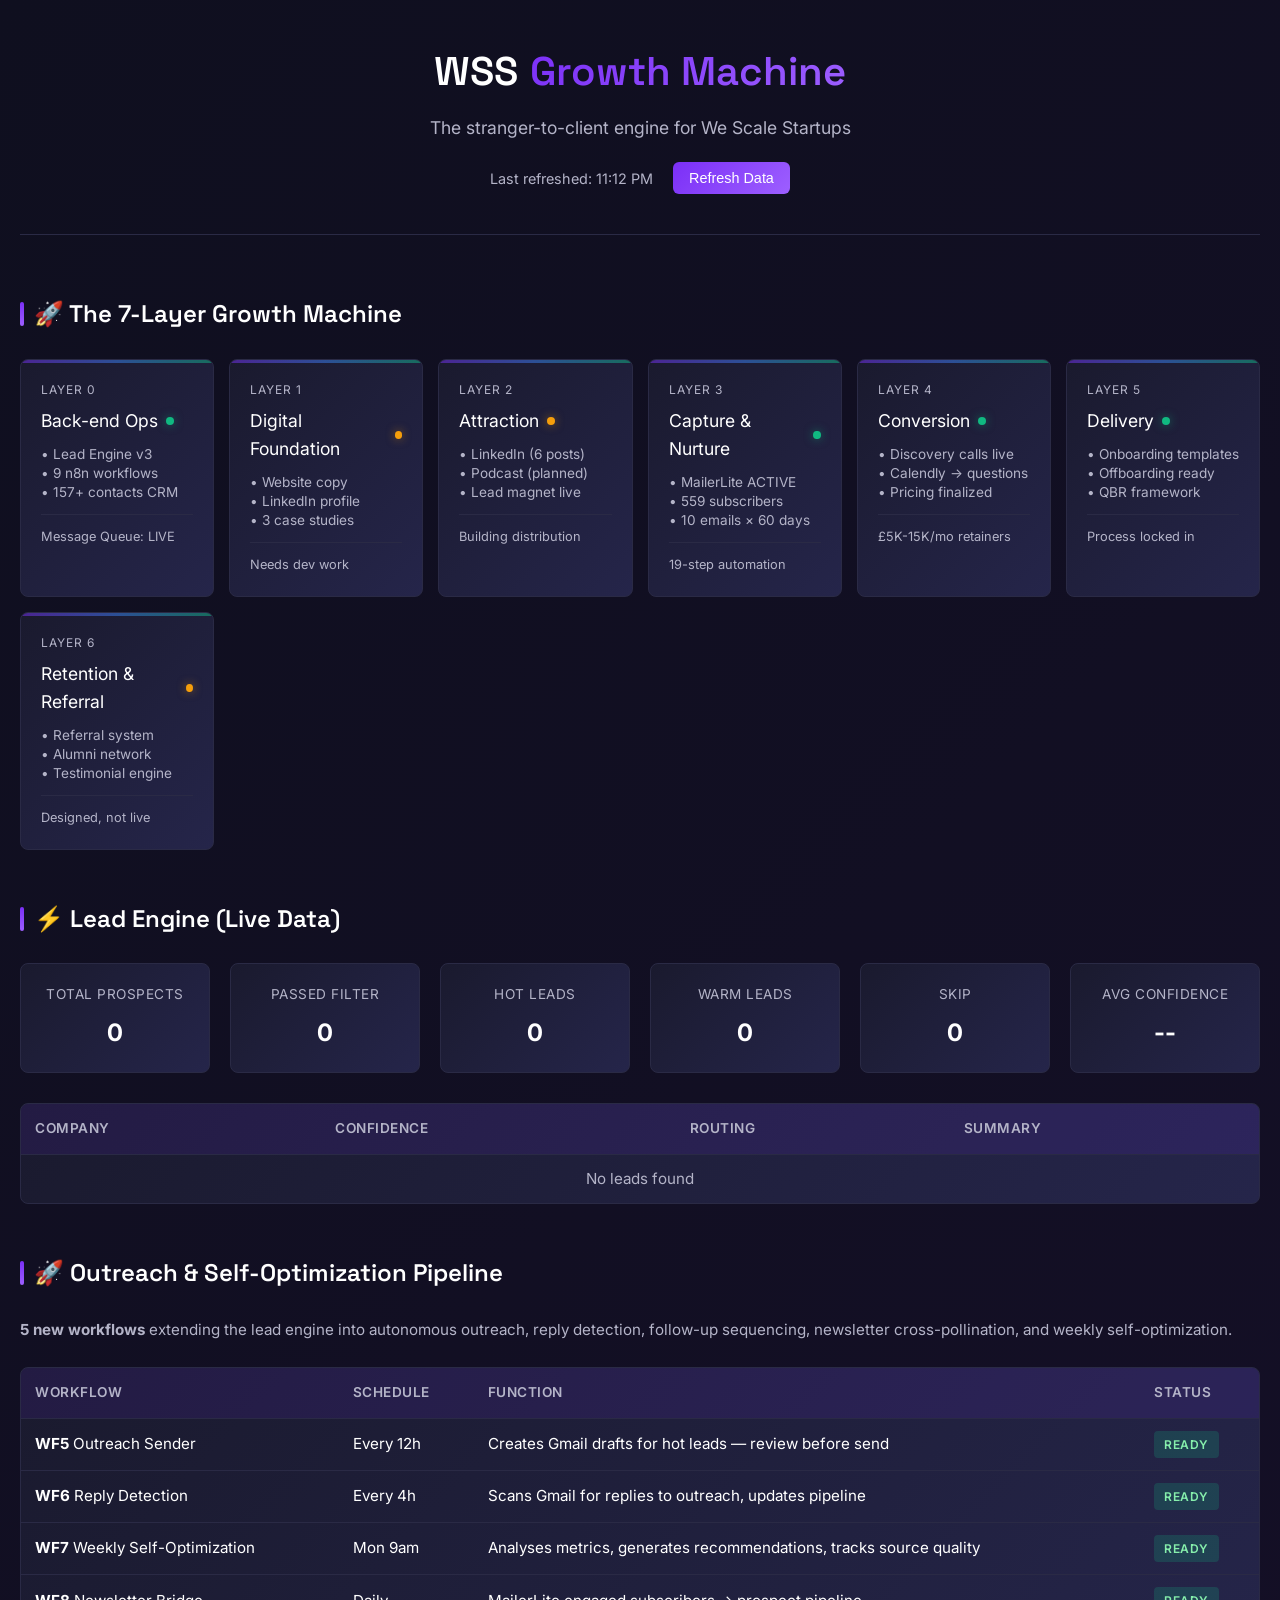
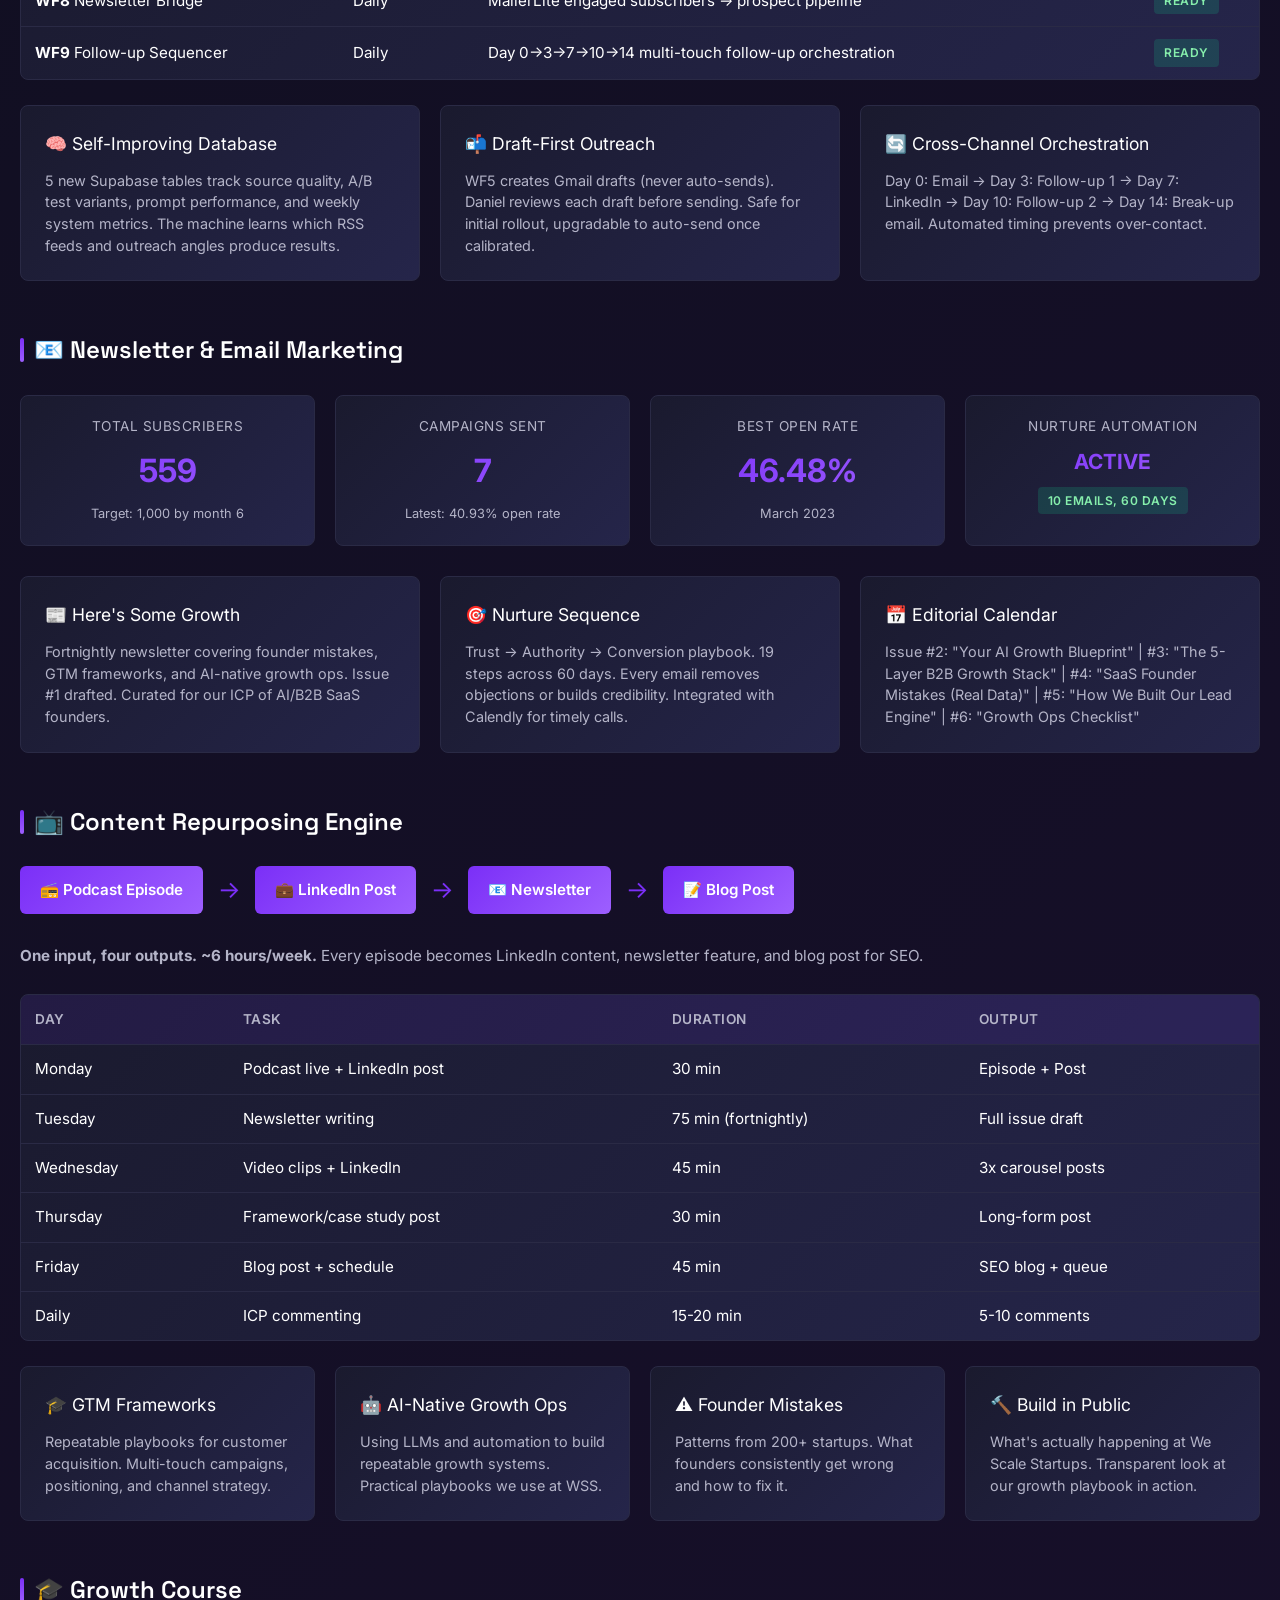
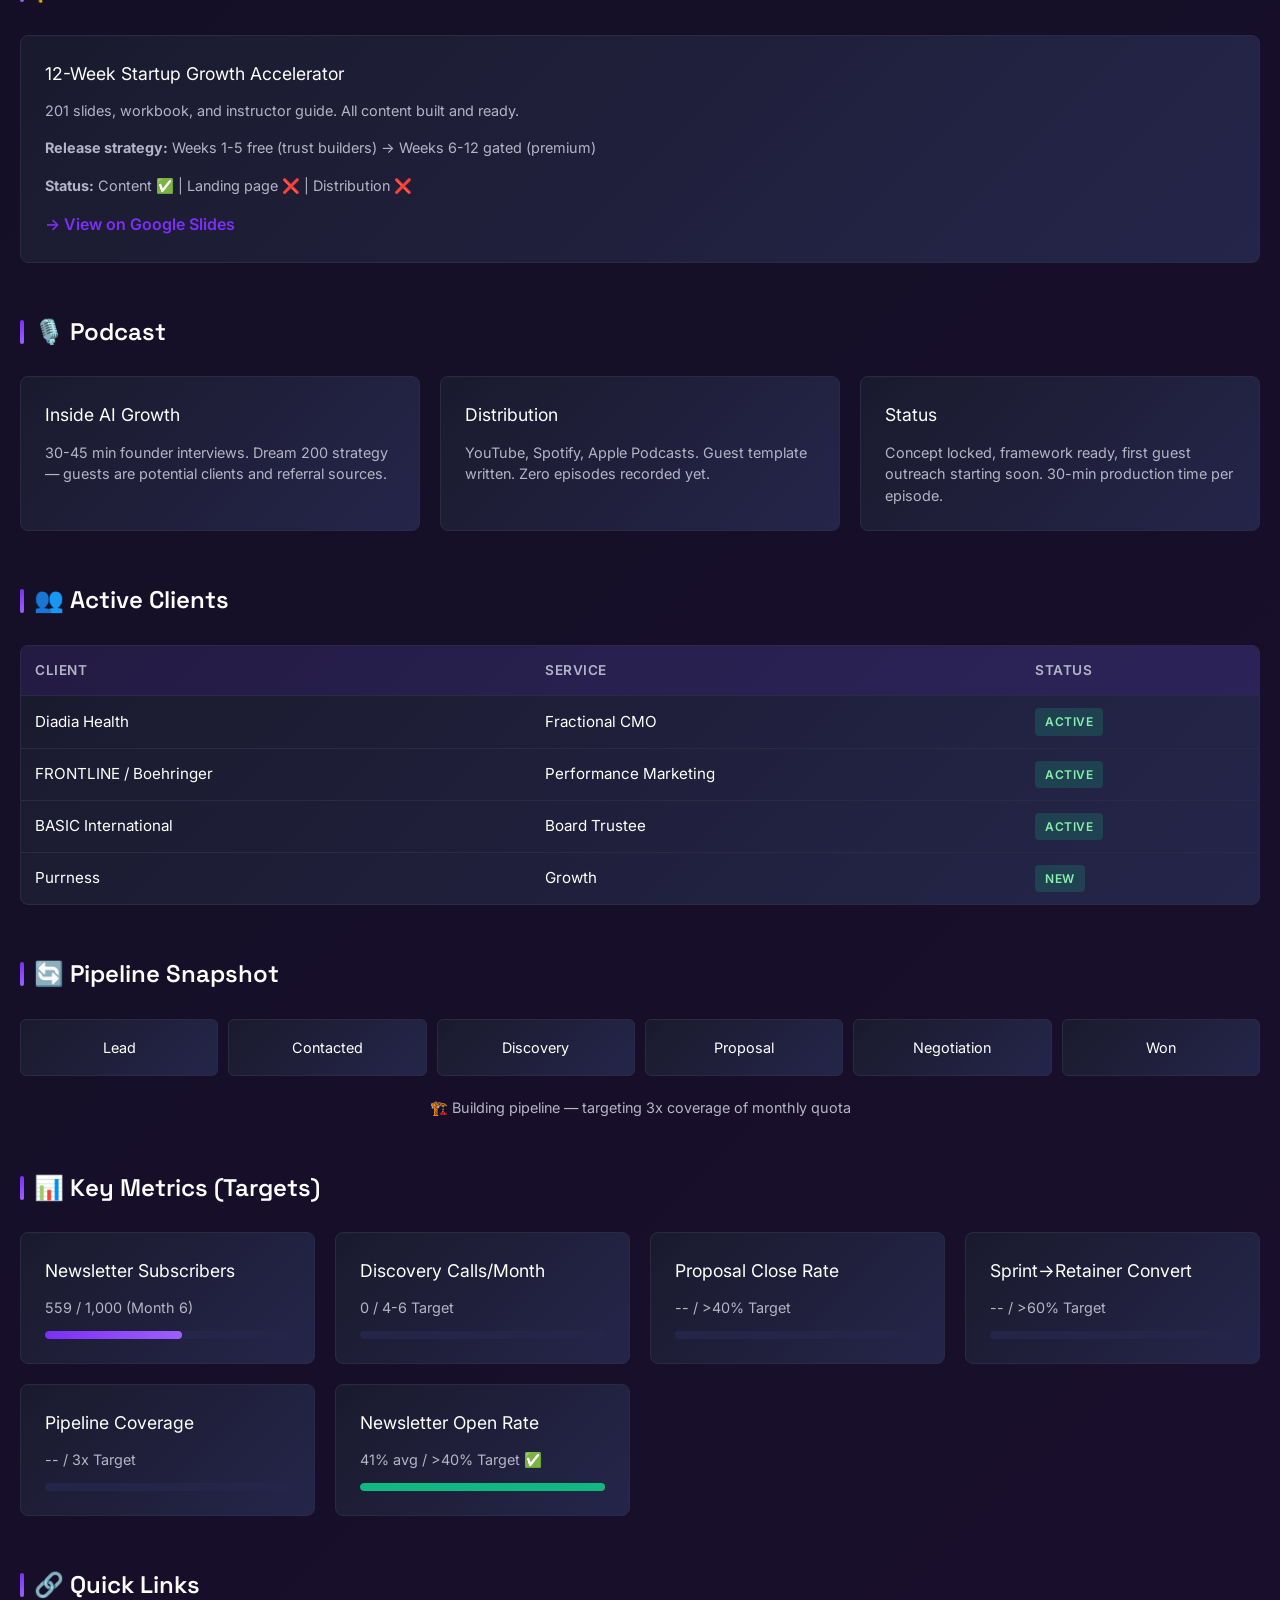
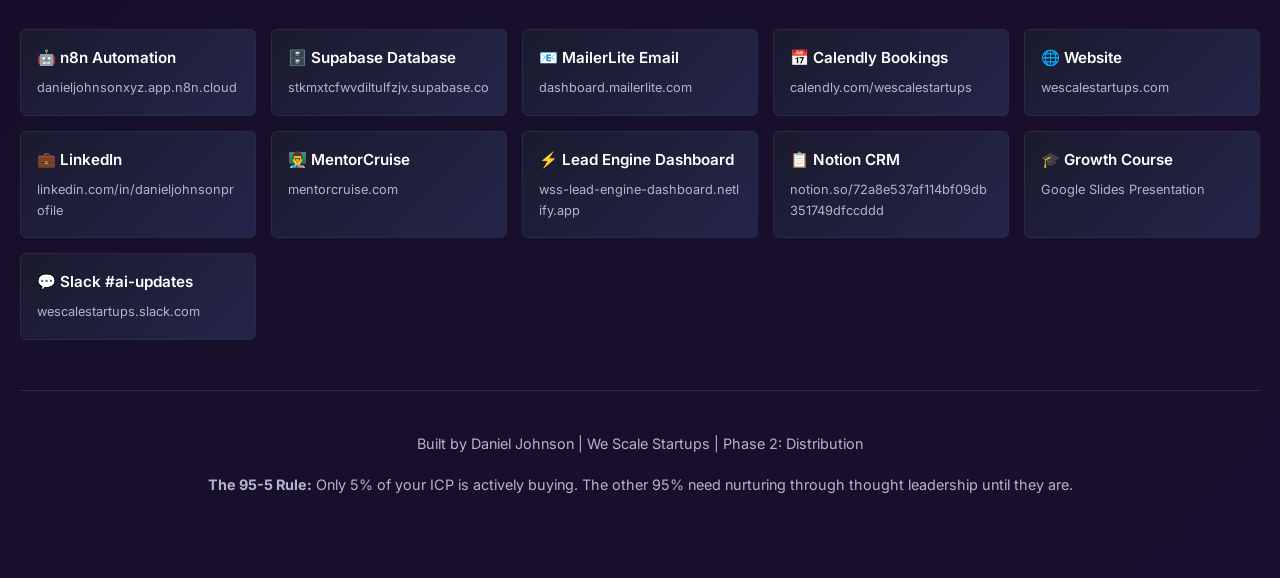
==== commit 7da942be: "Update dashboard with WF5-WF9 outreach & self-optimization pipeline - Added Outreach & Self-Optimiza" ====
--- a/dashboard/index.html
+++ b/dashboard/index.html
@@ -583,7 +583,7 @@
                     </div>
                     <div class="journey-components">
                         • Lead Engine v3<br>
-                        • 4 n8n workflows<br>
+                        • 9 n8n workflows<br>
                         • 157+ contacts CRM
                     </div>
                     <div class="journey-status">Message Queue: LIVE</div>
@@ -719,6 +719,79 @@
                         <tr><td colspan="4" style="text-align: center; padding: 30px;"><span class="loader"></span> Loading leads...</td></tr>
                     </tbody>
                 </table>
+            </div>
+        </div>
+
+        <!-- Outreach & Self-Optimization Pipeline -->
+        <div class="section">
+            <h2 class="section-title">🚀 Outreach & Self-Optimization Pipeline</h2>
+            <p style="color: var(--text-secondary); font-size: 0.95rem; margin-bottom: 25px;">
+                <strong>5 new workflows</strong> extending the lead engine into autonomous outreach, reply detection, follow-up sequencing, newsletter cross-pollination, and weekly self-optimization.
+            </p>
+            <div class="table-wrapper">
+                <table>
+                    <thead>
+                        <tr>
+                            <th>Workflow</th>
+                            <th>Schedule</th>
+                            <th>Function</th>
+                            <th>Status</th>
+                        </tr>
+                    </thead>
+                    <tbody>
+                        <tr>
+                            <td><strong>WF5</strong> Outreach Sender</td>
+                            <td>Every 12h</td>
+                            <td>Creates Gmail drafts for hot leads — review before send</td>
+                            <td><span class="badge active">READY</span></td>
+                        </tr>
+                        <tr>
+                            <td><strong>WF6</strong> Reply Detection</td>
+                            <td>Every 4h</td>
+                            <td>Scans Gmail for replies to outreach, updates pipeline</td>
+                            <td><span class="badge active">READY</span></td>
+                        </tr>
+                        <tr>
+                            <td><strong>WF7</strong> Weekly Self-Optimization</td>
+                            <td>Mon 9am</td>
+                            <td>Analyses metrics, generates recommendations, tracks source quality</td>
+                            <td><span class="badge active">READY</span></td>
+                        </tr>
+                        <tr>
+                            <td><strong>WF8</strong> Newsletter Bridge</td>
+                            <td>Daily</td>
+                            <td>MailerLite engaged subscribers → prospect pipeline</td>
+                            <td><span class="badge active">READY</span></td>
+                        </tr>
+                        <tr>
+                            <td><strong>WF9</strong> Follow-up Sequencer</td>
+                            <td>Daily</td>
+                            <td>Day 0→3→7→10→14 multi-touch follow-up orchestration</td>
+                            <td><span class="badge active">READY</span></td>
+                        </tr>
+                    </tbody>
+                </table>
+            </div>
+
+            <div class="cards-grid" style="margin-top: 25px;">
+                <div class="card">
+                    <div class="card-title">🧠 Self-Improving Database</div>
+                    <div class="card-description">
+                        5 new Supabase tables track source quality, A/B test variants, prompt performance, and weekly system metrics. The machine learns which RSS feeds and outreach angles produce results.
+                    </div>
+                </div>
+                <div class="card">
+                    <div class="card-title">📬 Draft-First Outreach</div>
+                    <div class="card-description">
+                        WF5 creates Gmail drafts (never auto-sends). Daniel reviews each draft before sending. Safe for initial rollout, upgradable to auto-send once calibrated.
+                    </div>
+                </div>
+                <div class="card">
+                    <div class="card-title">🔄 Cross-Channel Orchestration</div>
+                    <div class="card-description">
+                        Day 0: Email → Day 3: Follow-up 1 → Day 7: LinkedIn → Day 10: Follow-up 2 → Day 14: Break-up email. Automated timing prevents over-contact.
+                    </div>
+                </div>
             </div>
         </div>
 
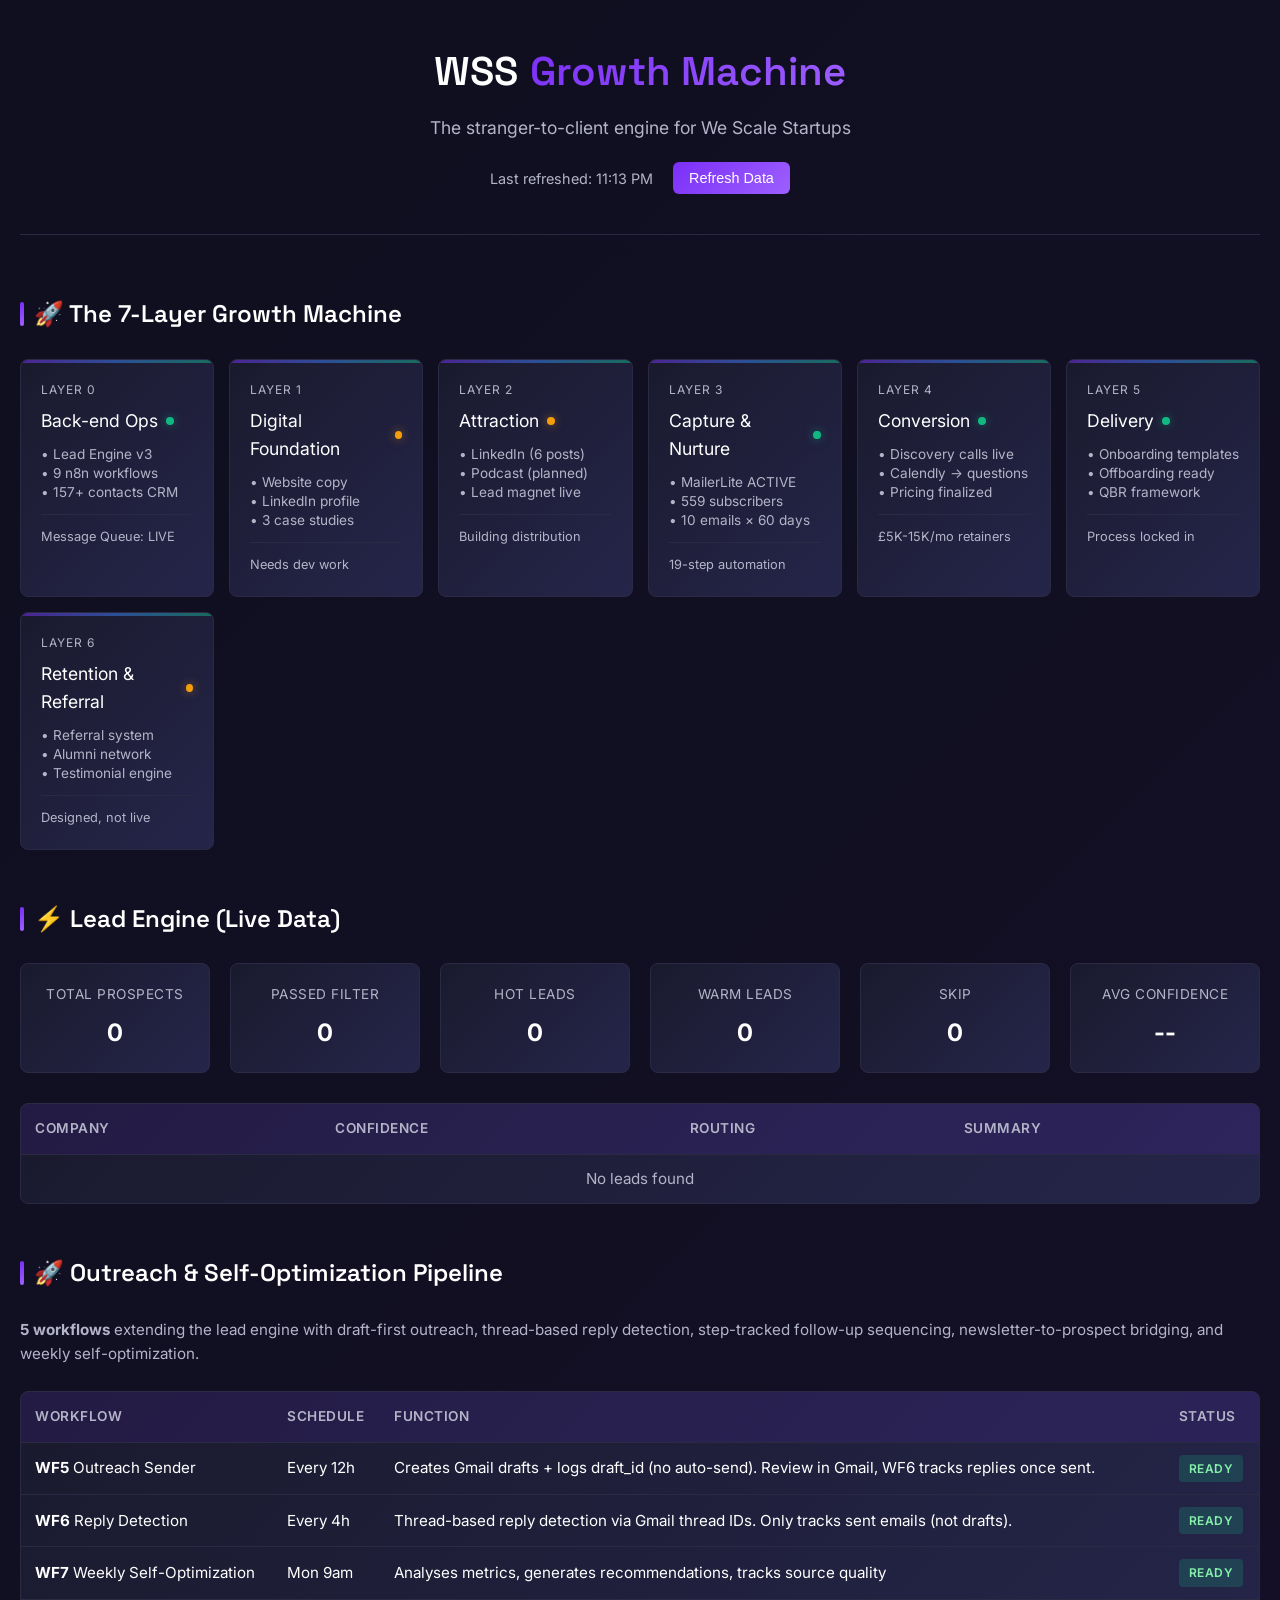
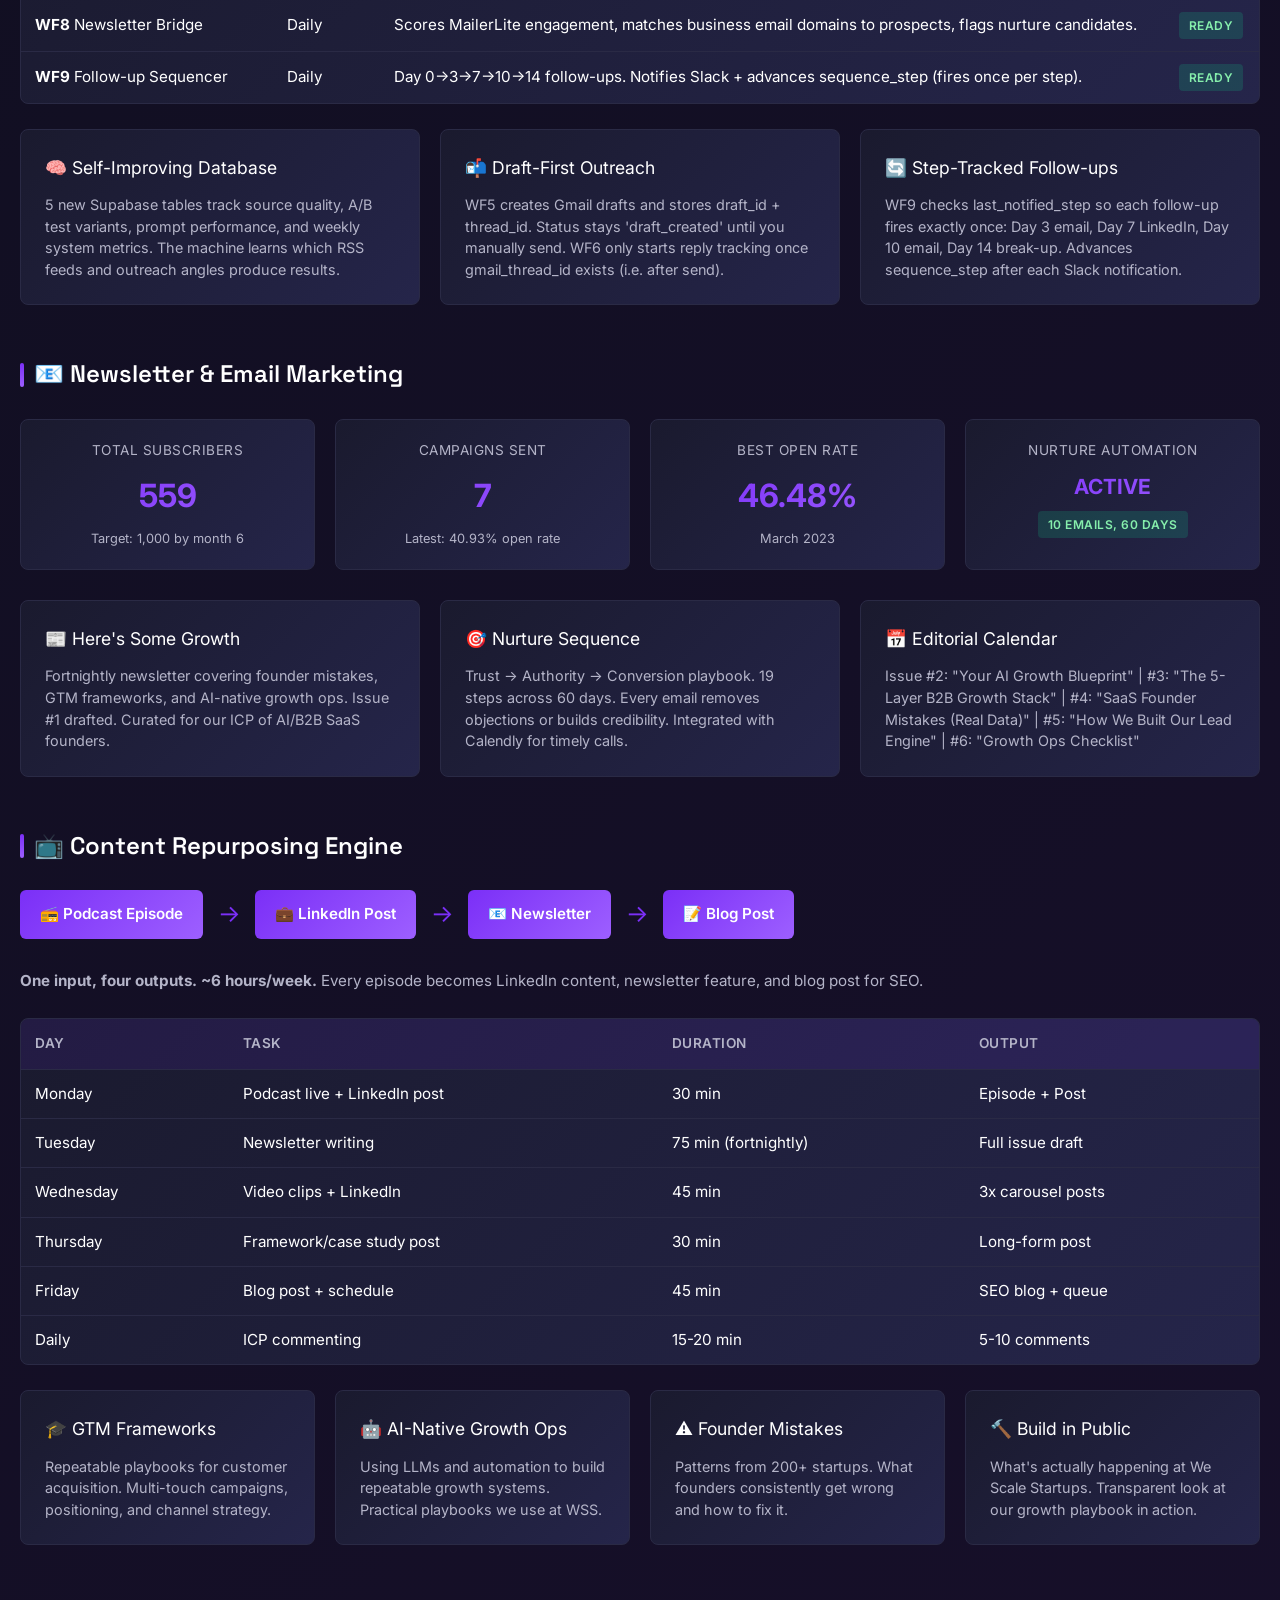
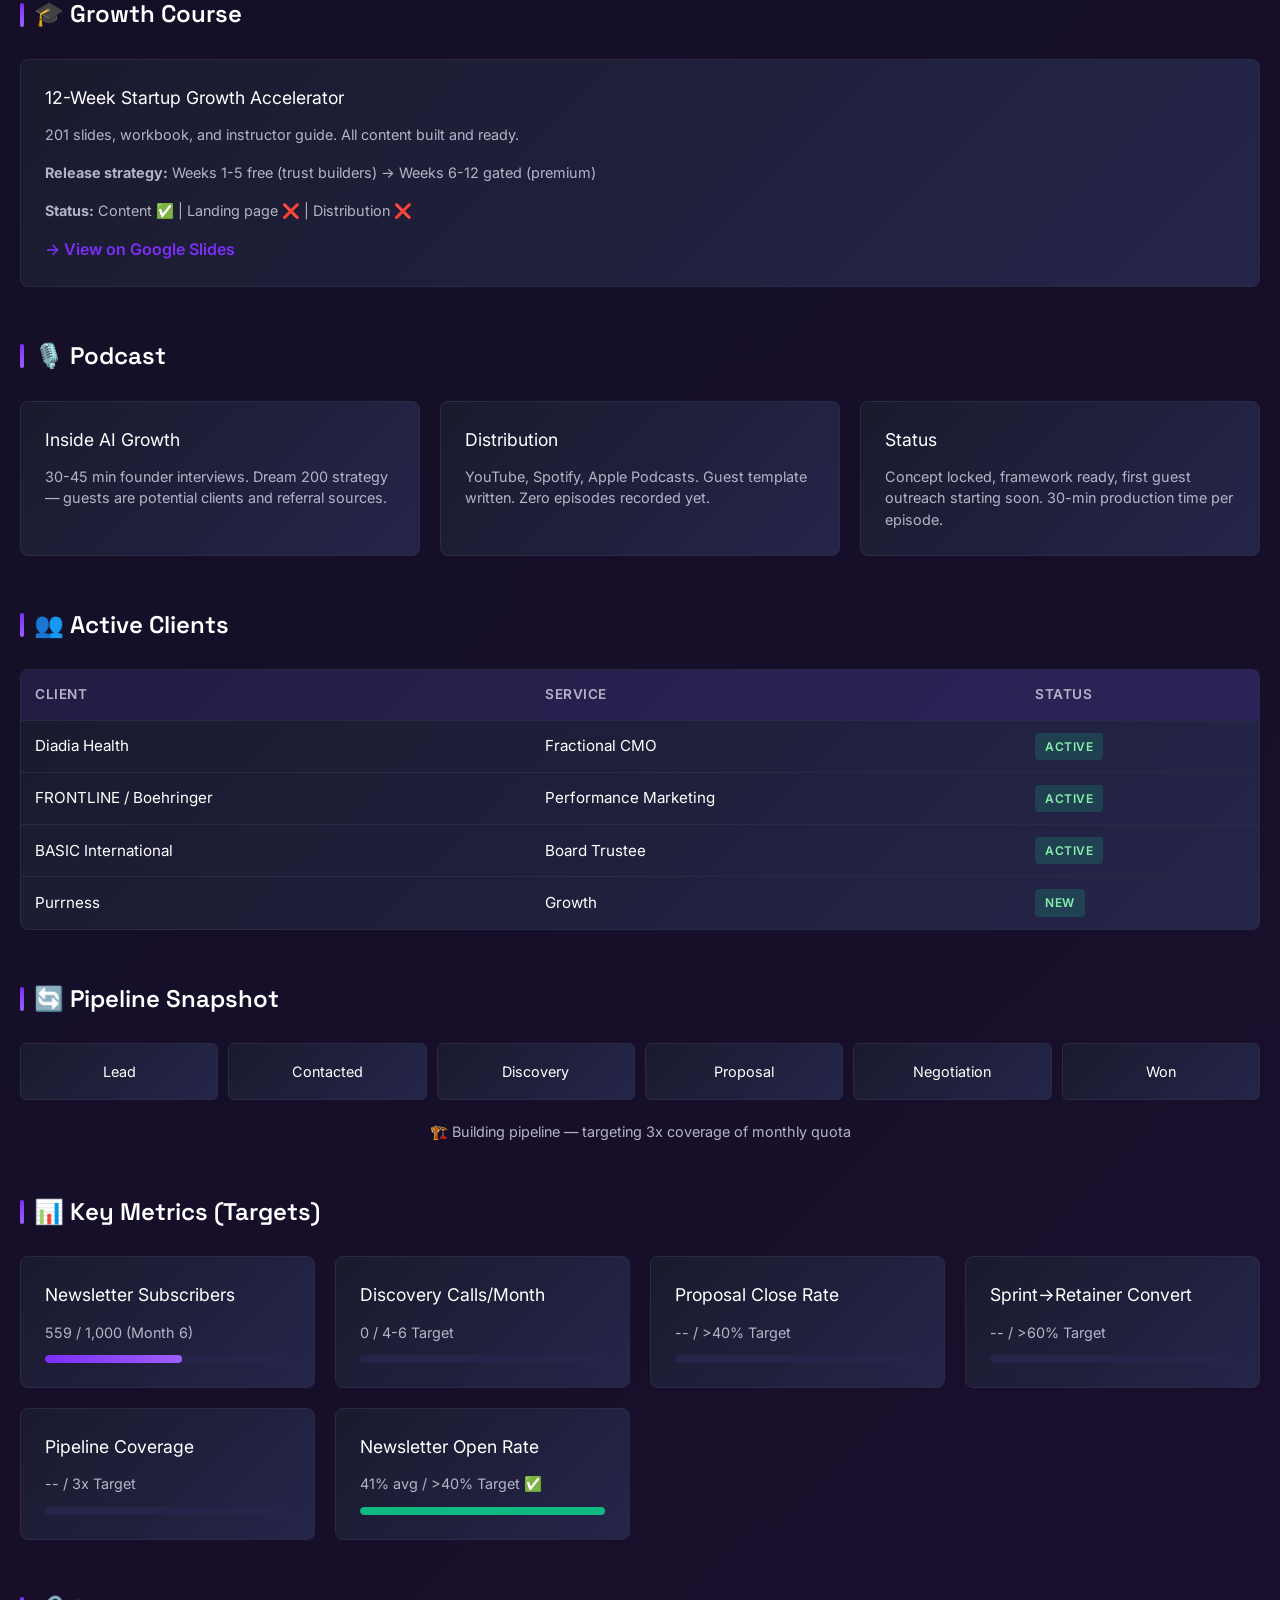
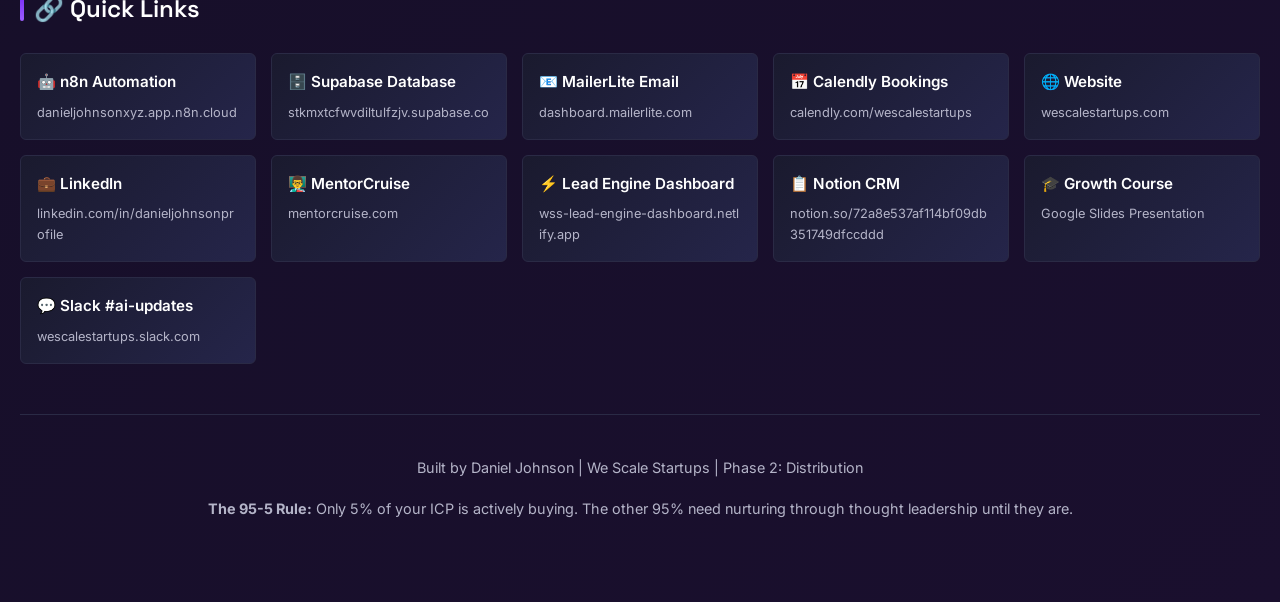
==== commit a435d24c: "Fix dashboard data contract and update copy to match live automation state - Replace prospects.creat" ====
--- a/dashboard/index.html
+++ b/dashboard/index.html
@@ -726,7 +726,7 @@
         <div class="section">
             <h2 class="section-title">🚀 Outreach & Self-Optimization Pipeline</h2>
             <p style="color: var(--text-secondary); font-size: 0.95rem; margin-bottom: 25px;">
-                <strong>5 new workflows</strong> extending the lead engine into autonomous outreach, reply detection, follow-up sequencing, newsletter cross-pollination, and weekly self-optimization.
+                <strong>5 workflows</strong> extending the lead engine with draft-first outreach, thread-based reply detection, step-tracked follow-up sequencing, newsletter-to-prospect bridging, and weekly self-optimization.
             </p>
             <div class="table-wrapper">
                 <table>
@@ -742,13 +742,13 @@
                         <tr>
                             <td><strong>WF5</strong> Outreach Sender</td>
                             <td>Every 12h</td>
-                            <td>Creates Gmail drafts for hot leads — review before send</td>
+                            <td>Creates Gmail drafts + logs draft_id (no auto-send). Review in Gmail, WF6 tracks replies once sent.</td>
                             <td><span class="badge active">READY</span></td>
                         </tr>
                         <tr>
                             <td><strong>WF6</strong> Reply Detection</td>
                             <td>Every 4h</td>
-                            <td>Scans Gmail for replies to outreach, updates pipeline</td>
+                            <td>Thread-based reply detection via Gmail thread IDs. Only tracks sent emails (not drafts).</td>
                             <td><span class="badge active">READY</span></td>
                         </tr>
                         <tr>
@@ -760,13 +760,13 @@
                         <tr>
                             <td><strong>WF8</strong> Newsletter Bridge</td>
                             <td>Daily</td>
-                            <td>MailerLite engaged subscribers → prospect pipeline</td>
+                            <td>Scores MailerLite engagement, matches business email domains to prospects, flags nurture candidates.</td>
                             <td><span class="badge active">READY</span></td>
                         </tr>
                         <tr>
                             <td><strong>WF9</strong> Follow-up Sequencer</td>
                             <td>Daily</td>
-                            <td>Day 0→3→7→10→14 multi-touch follow-up orchestration</td>
+                            <td>Day 0→3→7→10→14 follow-ups. Notifies Slack + advances sequence_step (fires once per step).</td>
                             <td><span class="badge active">READY</span></td>
                         </tr>
                     </tbody>
@@ -783,13 +783,13 @@
                 <div class="card">
                     <div class="card-title">📬 Draft-First Outreach</div>
                     <div class="card-description">
-                        WF5 creates Gmail drafts (never auto-sends). Daniel reviews each draft before sending. Safe for initial rollout, upgradable to auto-send once calibrated.
-                    </div>
-                </div>
-                <div class="card">
-                    <div class="card-title">🔄 Cross-Channel Orchestration</div>
+                        WF5 creates Gmail drafts and stores draft_id + thread_id. Status stays 'draft_created' until you manually send. WF6 only starts reply tracking once gmail_thread_id exists (i.e. after send).
+                    </div>
+                </div>
+                <div class="card">
+                    <div class="card-title">🔄 Step-Tracked Follow-ups</div>
                     <div class="card-description">
-                        Day 0: Email → Day 3: Follow-up 1 → Day 7: LinkedIn → Day 10: Follow-up 2 → Day 14: Break-up email. Automated timing prevents over-contact.
+                        WF9 checks last_notified_step so each follow-up fires exactly once: Day 3 email, Day 7 LinkedIn, Day 10 email, Day 14 break-up. Advances sequence_step after each Slack notification.
                     </div>
                 </div>
             </div>
@@ -1162,10 +1162,11 @@
         }
 
         async function loadData() {
-            // Fetch all data
-            const [prospects, enrichedLeads, outreach] = await Promise.all([
-                fetchSupabaseData('prospects?select=id,company_name,rule_filter_passed,created_at&order=created_at.desc'),
-                fetchSupabaseData('enriched_leads?select=id,prospect_id,confidence_score,routing,company_summary,email_subject,enriched_at&order=confidence_score.desc&limit=20'),
+            // Fetch data with correct column names and split KPI queries from table query
+            const [prospects, kpiLeads, tableLeads, outreach] = await Promise.all([
+                fetchSupabaseData('prospects?select=id,company_name,rule_filter_passed,ingested_at&order=ingested_at.desc'),
+                fetchSupabaseData('enriched_leads?select=id,confidence_score,routing'),
+                fetchSupabaseData('enriched_leads?select=id,prospect_id,confidence_score,routing,company_summary,angle_description,enriched_at,prospects!enriched_leads_prospect_id_fkey(company_name)&order=confidence_score.desc&limit=20'),
                 fetchSupabaseData('outreach_log?select=id,status,created_at')
             ]);
 
@@ -1181,33 +1182,39 @@
                 document.getElementById('passedFilter').textContent = '0';
             }
 
-            // Update routing stats
-            if (enrichedLeads && enrichedLeads.length > 0) {
-                const hot = enrichedLeads.filter(l => l.routing === 'hot_lead').length;
-                const warm = enrichedLeads.filter(l => l.routing === 'warm_lead').length;
-                const skip = enrichedLeads.filter(l => l.routing === 'skip').length;
-                const avgConfidence = (enrichedLeads.reduce((sum, l) => sum + (l.confidence_score || 0), 0) / enrichedLeads.length).toFixed(1);
+            // Update routing stats from FULL dataset (not limited table query)
+            if (kpiLeads && kpiLeads.length > 0) {
+                const hot = kpiLeads.filter(l => l.routing === 'hot_lead').length;
+                const warm = kpiLeads.filter(l => l.routing === 'warm_lead').length;
+                const skip = kpiLeads.filter(l => l.routing === 'skip').length;
+                const avgConfidence = (kpiLeads.reduce((sum, l) => sum + (l.confidence_score || 0), 0) / kpiLeads.length).toFixed(1);
 
                 document.getElementById('hotLeads').textContent = hot;
                 document.getElementById('warmLeads').textContent = warm;
                 document.getElementById('skipLeads').textContent = skip;
                 document.getElementById('avgConfidence').textContent = avgConfidence + '%';
-
-                // Populate leads table
-                const tableBody = document.getElementById('leadsTable');
-                tableBody.innerHTML = enrichedLeads.map(lead => `
-                    <tr>
-                        <td>${lead.company_summary ? lead.company_summary.substring(0, 30) : 'Unknown'}</td>
-                        <td>${(lead.confidence_score || 0).toFixed(0)}%</td>
-                        <td><span class="badge ${lead.routing.replace('_', ' ')}">${lead.routing.replace('_', ' ').toUpperCase()}</span></td>
-                        <td style="font-size: 0.85rem; color: var(--text-secondary);">${lead.email_subject ? lead.email_subject.substring(0, 40) : '--'}</td>
-                    </tr>
-                `).join('');
             } else {
                 document.getElementById('hotLeads').textContent = '0';
                 document.getElementById('warmLeads').textContent = '0';
                 document.getElementById('skipLeads').textContent = '0';
                 document.getElementById('avgConfidence').textContent = '--';
+            }
+
+            // Populate leads table from joined query (company_name from prospects table)
+            if (tableLeads && tableLeads.length > 0) {
+                const tableBody = document.getElementById('leadsTable');
+                tableBody.innerHTML = tableLeads.map(lead => {
+                    const companyName = (lead.prospects && lead.prospects.company_name) || 'Unknown';
+                    const summary = lead.company_summary ? lead.company_summary.substring(0, 50) : (lead.angle_description ? lead.angle_description.substring(0, 50) : '--');
+                    return `
+                    <tr>
+                        <td>${companyName}</td>
+                        <td>${(lead.confidence_score || 0).toFixed(0)}%</td>
+                        <td><span class="badge ${lead.routing.replace('_', ' ')}">${lead.routing.replace('_', ' ').toUpperCase()}</span></td>
+                        <td style="font-size: 0.85rem; color: var(--text-secondary);">${summary}</td>
+                    </tr>`;
+                }).join('');
+            } else {
                 document.getElementById('leadsTable').innerHTML = '<tr><td colspan="4" style="text-align: center; color: var(--text-secondary);">No leads found</td></tr>';
             }
 
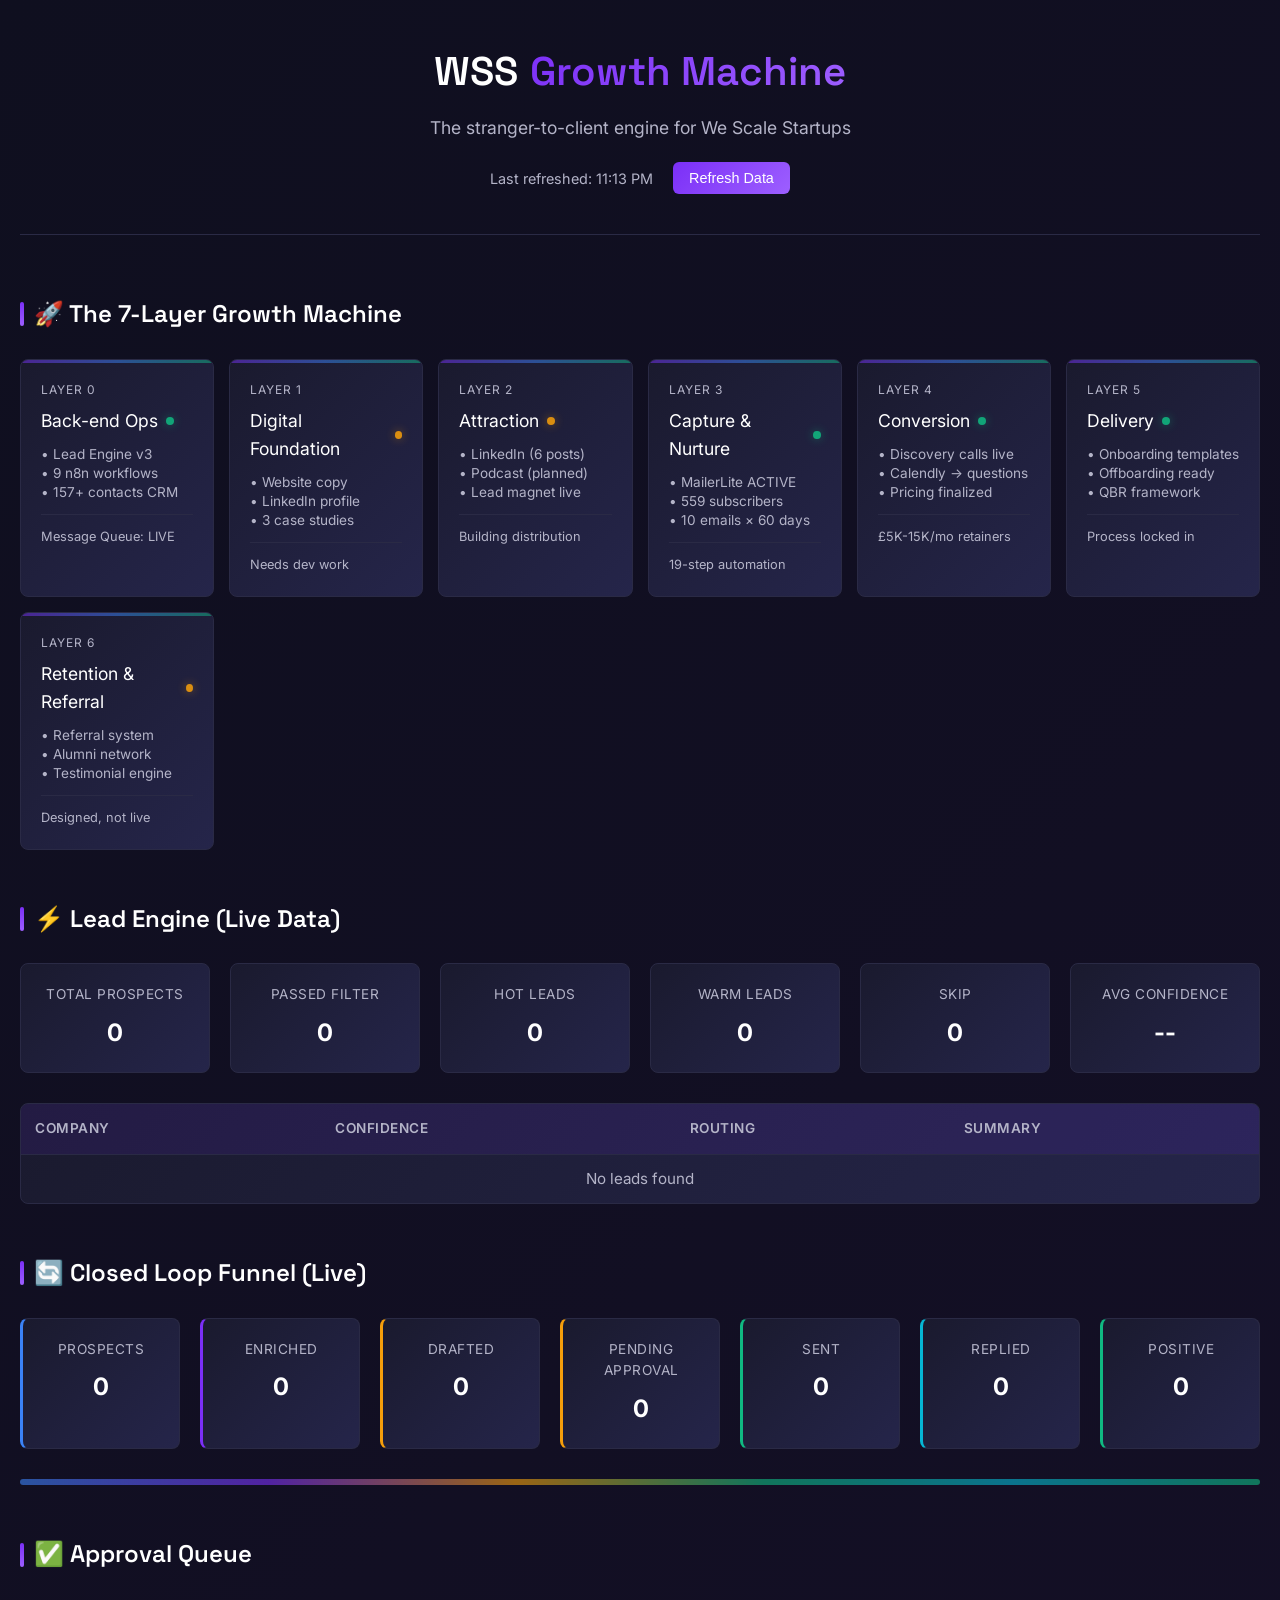
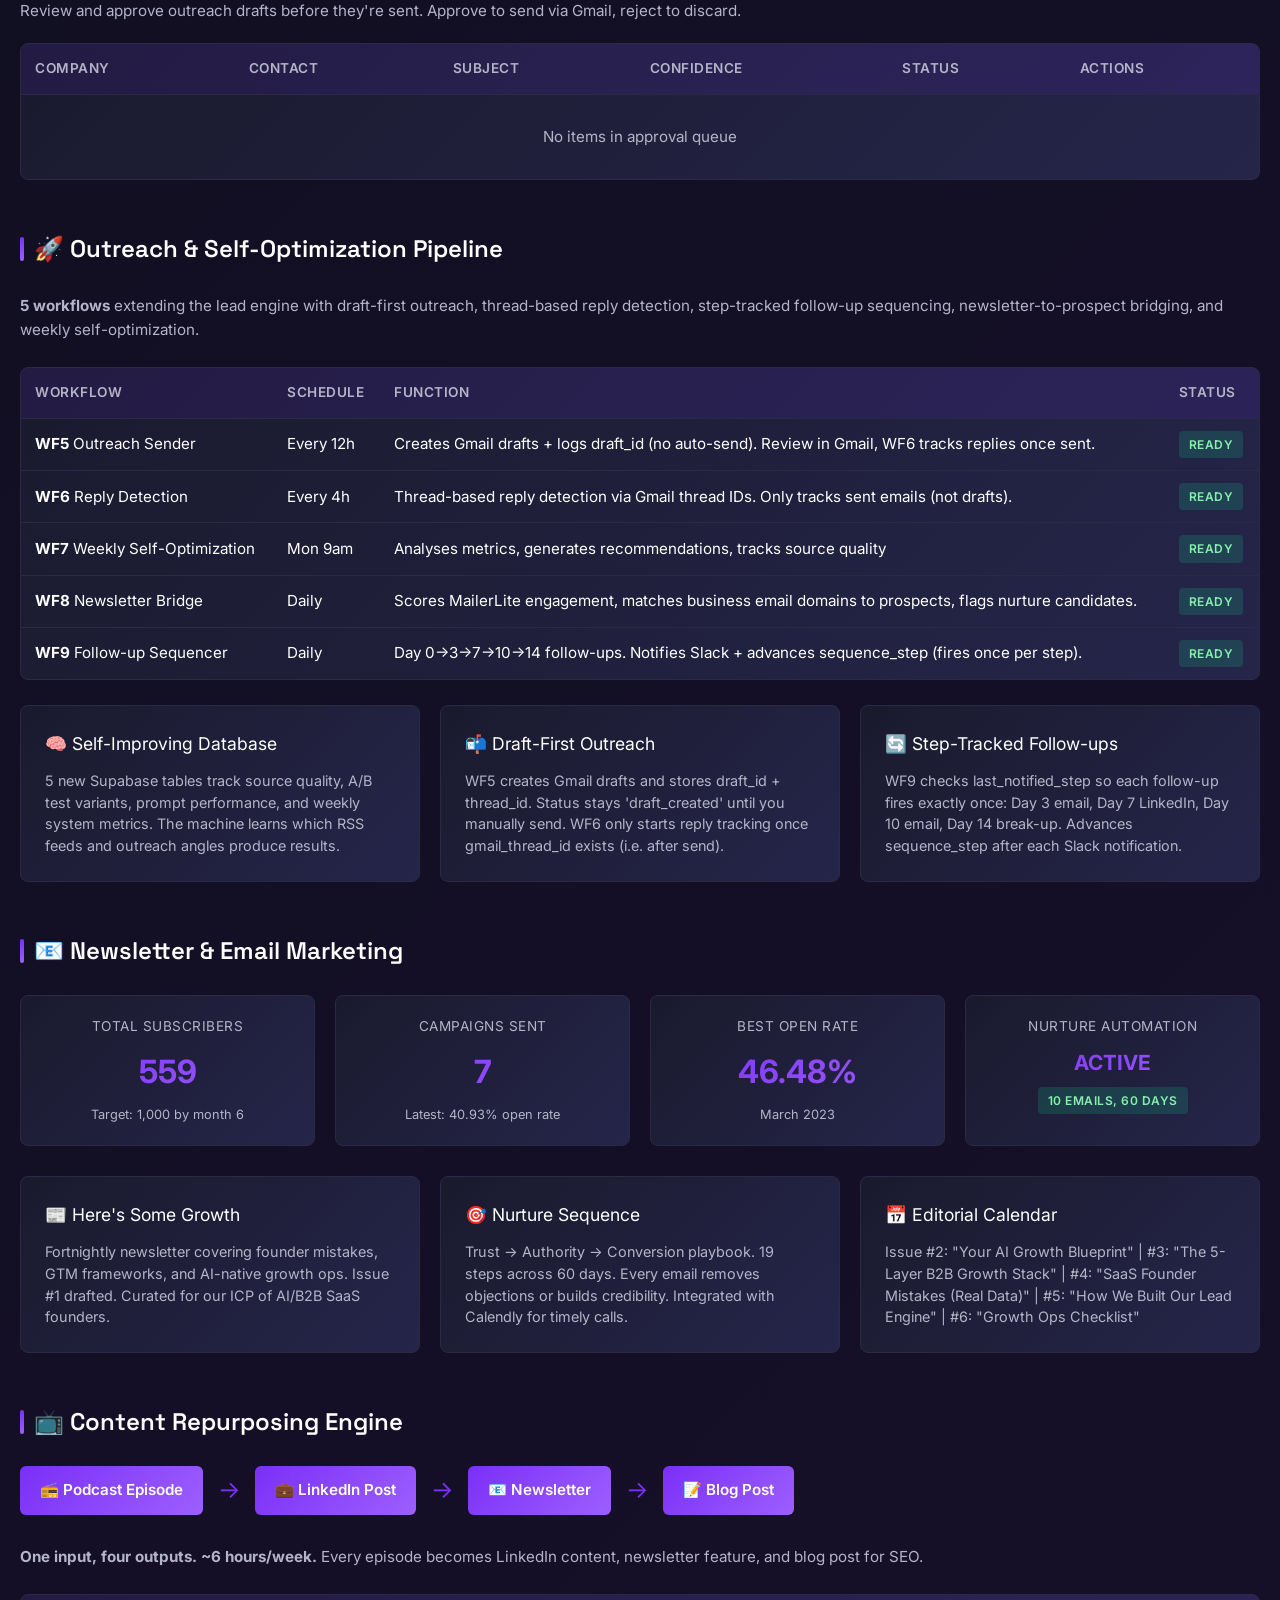
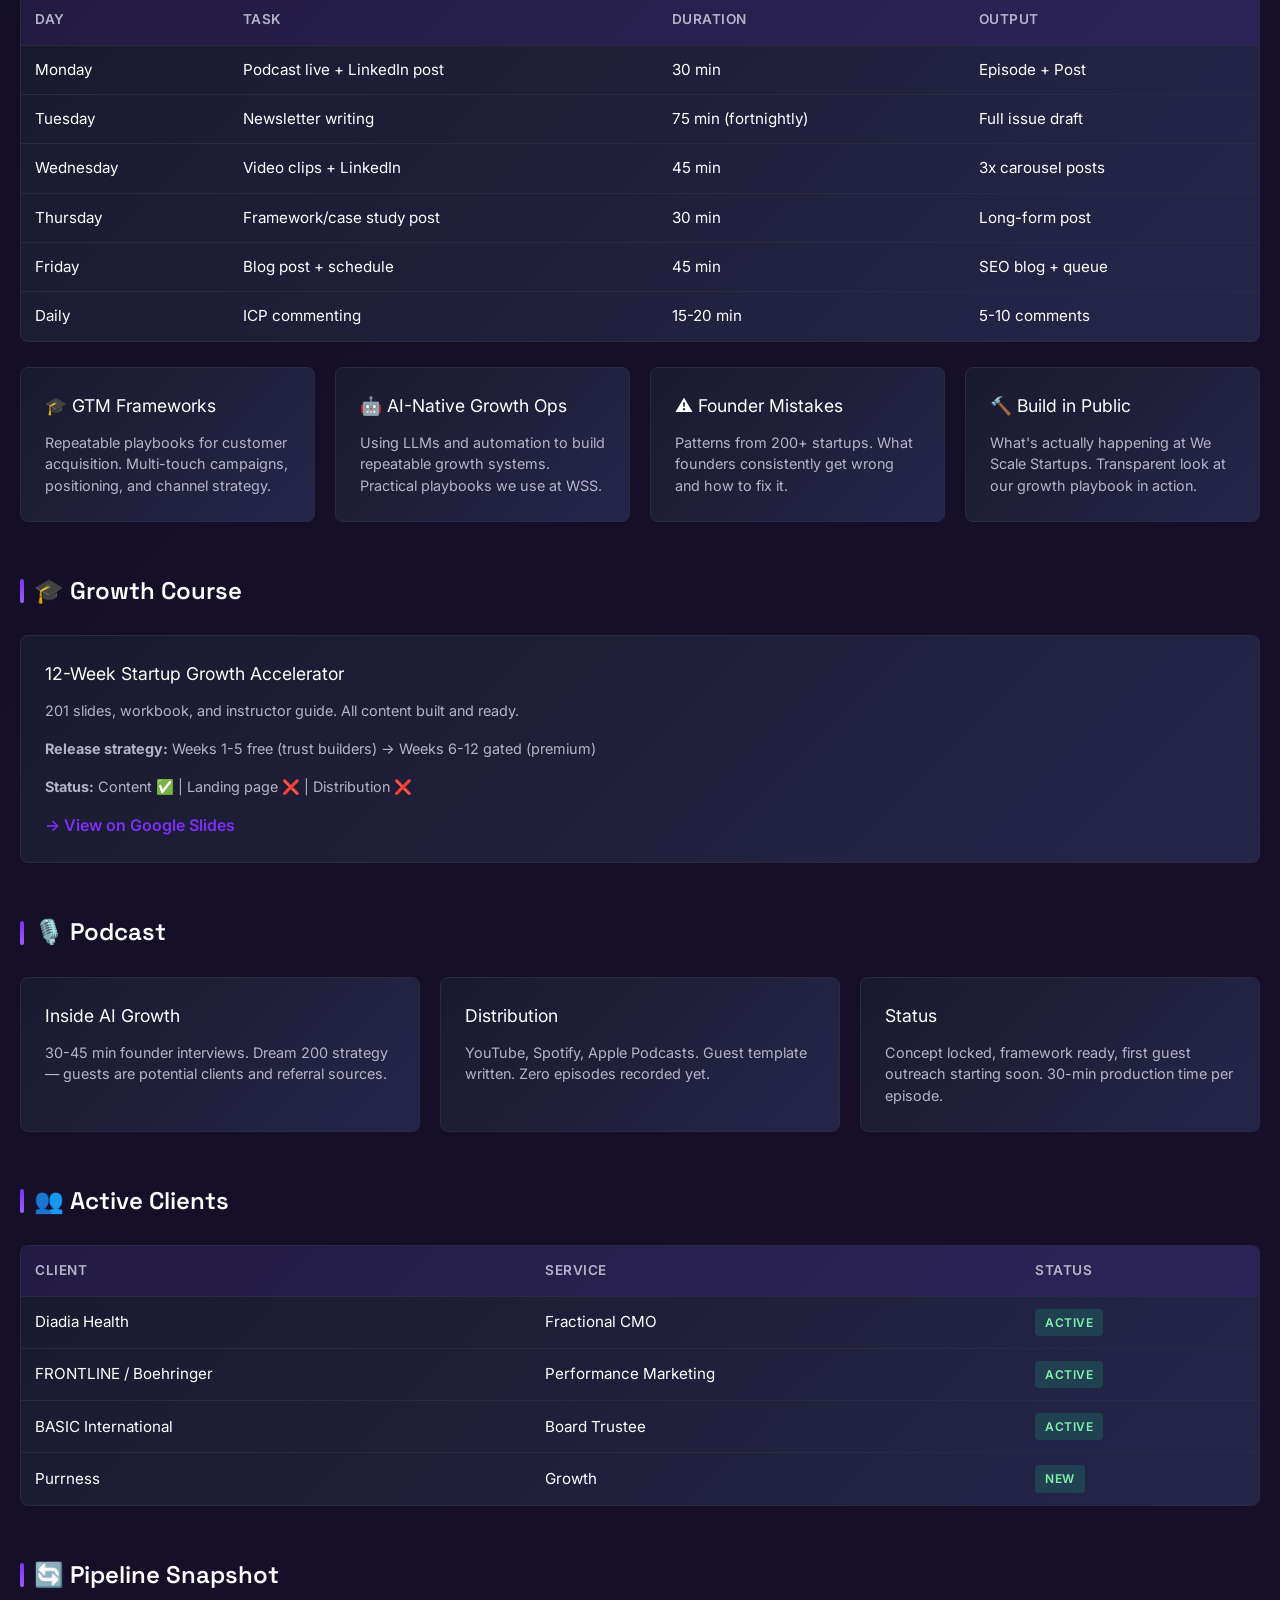
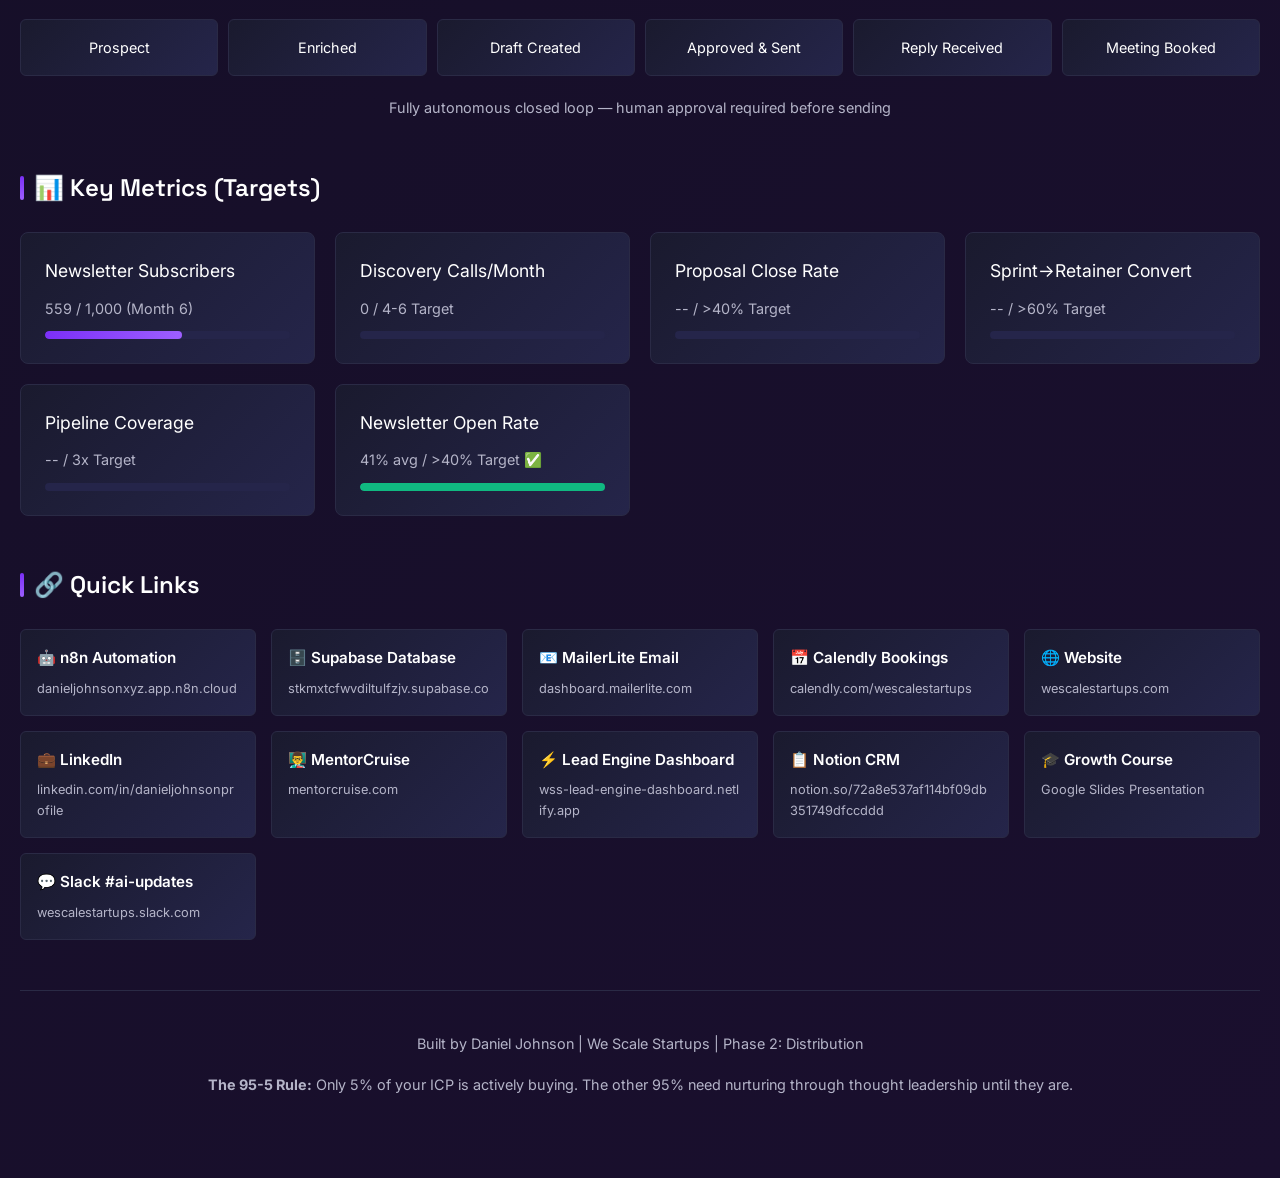
==== commit e9098fb4: "Security hardening: remove exposed credentials, fix XSS, add server-side API proxy - Remove hardcode" ====
--- a/dashboard/index.html
+++ b/dashboard/index.html
@@ -2,1241 +2,10 @@
 <html lang="en">
 <head>
     <meta charset="UTF-8">
-    <meta name="viewport" content="width=device-width, initial-scale=1.0">
-    <title>WSS Growth Machine — Command Center</title>
-    <link href="https://fonts.googleapis.com/css2?family=Inter:wght@400;500;600;700&family=Space+Grotesk:wght@500;600;700&display=swap" rel="stylesheet">
-    <style>
-        * {
-            margin: 0;
-            padding: 0;
-            box-sizing: border-box;
-        }
-
-        :root {
-            --primary: #7B2FF7;
-            --primary-light: #9D5FFF;
-            --primary-dark: #5A1FB8;
-            --bg-dark: #0F0F1F;
-            --bg-secondary: #1A1A2E;
-            --bg-tertiary: #25254A;
-            --text-primary: #FFFFFF;
-            --text-secondary: #B4B4C8;
-            --border: #2A2A45;
-            --success: #10B981;
-            --warning: #F59E0B;
-            --error: #EF4444;
-            --accent-blue: #3B82F6;
-            --accent-emerald: #10B981;
-            --accent-cyan: #06B6D4;
-        }
-
-        body {
-            font-family: 'Inter', sans-serif;
-            background: linear-gradient(135deg, var(--bg-dark) 0%, #1a0f2e 100%);
-            color: var(--text-primary);
-            line-height: 1.6;
-            min-height: 100vh;
-        }
-
-        h1, h2, h3, h4, h5, h6 {
-            font-family: 'Space Grotesk', sans-serif;
-            font-weight: 600;
-        }
-
-        .container {
-            max-width: 1600px;
-            margin: 0 auto;
-            padding: 40px 20px;
-        }
-
-        /* Header */
-        .header {
-            text-align: center;
-            margin-bottom: 60px;
-            padding-bottom: 40px;
-            border-bottom: 1px solid var(--border);
-        }
-
-        .header-title {
-            font-size: 2.5rem;
-            margin-bottom: 10px;
-            display: flex;
-            align-items: center;
-            justify-content: center;
-            gap: 12px;
-        }
-
-        .header-title-main {
-            color: var(--text-primary);
-        }
-
-        .header-title-growth {
-            background: linear-gradient(135deg, var(--primary) 0%, var(--primary-light) 100%);
-            -webkit-background-clip: text;
-            -webkit-text-fill-color: transparent;
-            background-clip: text;
-            animation: gradientShift 6s ease-in-out infinite;
-        }
-
-        @keyframes gradientShift {
-            0%, 100% { filter: hue-rotate(0deg); }
-            50% { filter: hue-rotate(10deg); }
-        }
-
-        .header-subtitle {
-            font-size: 1.1rem;
-            color: var(--text-secondary);
-            margin-bottom: 20px;
-        }
-
-        .header-controls {
-            display: flex;
-            justify-content: center;
-            align-items: center;
-            gap: 20px;
-            font-size: 0.9rem;
-        }
-
-        .refresh-timestamp {
-            color: var(--text-secondary);
-        }
-
-        .refresh-btn {
-            background: linear-gradient(135deg, var(--primary) 0%, var(--primary-light) 100%);
-            color: white;
-            border: none;
-            padding: 8px 16px;
-            border-radius: 6px;
-            cursor: pointer;
-            font-size: 0.9rem;
-            font-weight: 500;
-            transition: all 0.3s ease;
-        }
-
-        .refresh-btn:hover {
-            transform: translateY(-2px);
-            box-shadow: 0 8px 16px rgba(123, 47, 247, 0.3);
-        }
-
-        .refresh-btn:disabled {
-            opacity: 0.5;
-            cursor: not-allowed;
-        }
-
-        /* Loader */
-        .loader {
-            display: inline-block;
-            width: 12px;
-            height: 12px;
-            border: 2px solid var(--primary);
-            border-radius: 50%;
-            border-top-color: transparent;
-            animation: spin 0.8s linear infinite;
-        }
-
-        @keyframes spin {
-            to { transform: rotate(360deg); }
-        }
-
-        /* Sections */
-        .section {
-            margin-bottom: 50px;
-        }
-
-        .section-title {
-            font-size: 1.5rem;
-            margin-bottom: 25px;
-            color: var(--text-primary);
-            display: flex;
-            align-items: center;
-            gap: 10px;
-        }
-
-        .section-title::before {
-            content: '';
-            width: 4px;
-            height: 24px;
-            background: linear-gradient(180deg, var(--primary) 0%, var(--primary-light) 100%);
-            border-radius: 2px;
-        }
-
-        /* User Journey */
-        .journey-container {
-            display: grid;
-            grid-template-columns: repeat(auto-fit, minmax(180px, 1fr));
-            gap: 15px;
-            margin-bottom: 30px;
-        }
-
-        .journey-node {
-            background: linear-gradient(135deg, var(--bg-secondary) 0%, var(--bg-tertiary) 100%);
-            border: 1px solid var(--border);
-            border-radius: 8px;
-            padding: 20px;
-            position: relative;
-            transition: all 0.3s ease;
-            overflow: hidden;
-        }
-
-        .journey-node::before {
-            content: '';
-            position: absolute;
-            top: 0;
-            left: 0;
-            right: 0;
-            height: 3px;
-            background: linear-gradient(90deg, var(--primary), var(--accent-blue), var(--accent-emerald));
-            opacity: 0.5;
-        }
-
-        .journey-node:hover {
-            border-color: var(--primary);
-            transform: translateY(-4px);
-            box-shadow: 0 12px 24px rgba(123, 47, 247, 0.15);
-        }
-
-        .journey-layer {
-            font-size: 0.75rem;
-            color: var(--text-secondary);
-            text-transform: uppercase;
-            letter-spacing: 1px;
-            margin-bottom: 8px;
-        }
-
-        .journey-title {
-            font-size: 1.1rem;
-            margin-bottom: 10px;
-            display: flex;
-            align-items: center;
-            gap: 8px;
-        }
-
-        .status-dot {
-            width: 8px;
-            height: 8px;
-            border-radius: 50%;
-            animation: pulse 2s ease-in-out infinite;
-        }
-
-        .status-dot.green {
-            background: var(--success);
-            box-shadow: 0 0 10px rgba(16, 185, 129, 0.5);
-        }
-
-        .status-dot.yellow {
-            background: var(--warning);
-            box-shadow: 0 0 10px rgba(245, 158, 11, 0.5);
-        }
-
-        .status-dot.red {
-            background: var(--error);
-            box-shadow: 0 0 10px rgba(239, 68, 68, 0.5);
-        }
-
-        @keyframes pulse {
-            0%, 100% { opacity: 1; }
-            50% { opacity: 0.7; }
-        }
-
-        .journey-components {
-            font-size: 0.85rem;
-            color: var(--text-secondary);
-            line-height: 1.4;
-        }
-
-        .journey-status {
-            font-size: 0.8rem;
-            color: var(--text-secondary);
-            margin-top: 12px;
-            padding-top: 12px;
-            border-top: 1px solid var(--border);
-        }
-
-        /* Data Grid */
-        .data-grid {
-            display: grid;
-            grid-template-columns: repeat(auto-fit, minmax(180px, 1fr));
-            gap: 20px;
-            margin-bottom: 30px;
-        }
-
-        .data-card {
-            background: linear-gradient(135deg, var(--bg-secondary) 0%, var(--bg-tertiary) 100%);
-            border: 1px solid var(--border);
-            border-radius: 8px;
-            padding: 20px;
-            text-align: center;
-            transition: all 0.3s ease;
-        }
-
-        .data-card:hover {
-            border-color: var(--primary);
-            transform: translateY(-4px);
-        }
-
-        .data-label {
-            font-size: 0.85rem;
-            color: var(--text-secondary);
-            text-transform: uppercase;
-            letter-spacing: 0.5px;
-            margin-bottom: 8px;
-        }
-
-        .data-value {
-            font-size: 2rem;
-            font-weight: 700;
-            background: linear-gradient(135deg, var(--primary) 0%, var(--primary-light) 100%);
-            -webkit-background-clip: text;
-            -webkit-text-fill-color: transparent;
-            background-clip: text;
-        }
-
-        .data-value.loading {
-            -webkit-text-fill-color: unset;
-            background: none;
-            font-size: 1.5rem;
-        }
-
-        .data-subtext {
-            font-size: 0.8rem;
-            color: var(--text-secondary);
-            margin-top: 8px;
-        }
-
-        /* Tables */
-        .table-wrapper {
-            background: linear-gradient(135deg, var(--bg-secondary) 0%, var(--bg-tertiary) 100%);
-            border: 1px solid var(--border);
-            border-radius: 8px;
-            overflow: hidden;
-        }
-
-        table {
-            width: 100%;
-            border-collapse: collapse;
-        }
-
-        th {
-            background: rgba(123, 47, 247, 0.1);
-            padding: 14px;
-            text-align: left;
-            font-weight: 600;
-            font-size: 0.85rem;
-            text-transform: uppercase;
-            letter-spacing: 0.5px;
-            color: var(--text-secondary);
-            border-bottom: 1px solid var(--border);
-        }
-
-        td {
-            padding: 12px 14px;
-            border-bottom: 1px solid var(--border);
-            font-size: 0.95rem;
-        }
-
-        tr:last-child td {
-            border-bottom: none;
-        }
-
-        tr:hover {
-            background: rgba(123, 47, 247, 0.05);
-        }
-
-        .badge {
-            display: inline-block;
-            padding: 4px 10px;
-            border-radius: 4px;
-            font-size: 0.75rem;
-            font-weight: 600;
-            text-transform: uppercase;
-            letter-spacing: 0.5px;
-        }
-
-        .badge.hot {
-            background: rgba(239, 68, 68, 0.2);
-            color: #FCA5A5;
-        }
-
-        .badge.warm {
-            background: rgba(245, 158, 11, 0.2);
-            color: #FDE047;
-        }
-
-        .badge.skip {
-            background: rgba(107, 114, 128, 0.2);
-            color: #D1D5DB;
-        }
-
-        .badge.active {
-            background: rgba(16, 185, 129, 0.2);
-            color: #86EFAC;
-        }
-
-        /* Cards Grid */
-        .cards-grid {
-            display: grid;
-            grid-template-columns: repeat(auto-fit, minmax(240px, 1fr));
-            gap: 20px;
-        }
-
-        .card {
-            background: linear-gradient(135deg, var(--bg-secondary) 0%, var(--bg-tertiary) 100%);
-            border: 1px solid var(--border);
-            border-radius: 8px;
-            padding: 24px;
-            transition: all 0.3s ease;
-        }
-
-        .card:hover {
-            border-color: var(--primary);
-            transform: translateY(-4px);
-            box-shadow: 0 12px 24px rgba(123, 47, 247, 0.15);
-        }
-
-        .card-title {
-            font-size: 1.1rem;
-            margin-bottom: 12px;
-            color: var(--text-primary);
-        }
-
-        .card-description {
-            font-size: 0.9rem;
-            color: var(--text-secondary);
-            line-height: 1.5;
-        }
-
-        /* Content Repurposing */
-        .repurpose-flow {
-            display: flex;
-            align-items: center;
-            gap: 15px;
-            margin-bottom: 30px;
-            flex-wrap: wrap;
-        }
-
-        .flow-item {
-            background: linear-gradient(135deg, var(--primary) 0%, var(--primary-light) 100%);
-            color: white;
-            padding: 12px 20px;
-            border-radius: 6px;
-            font-weight: 600;
-            font-size: 0.95rem;
-        }
-
-        .flow-arrow {
-            font-size: 1.5rem;
-            color: var(--primary);
-        }
-
-        /* Progress Bar */
-        .progress-bar {
-            width: 100%;
-            height: 8px;
-            background: var(--bg-tertiary);
-            border-radius: 4px;
-            overflow: hidden;
-            margin-top: 8px;
-        }
-
-        .progress-fill {
-            height: 100%;
-            background: linear-gradient(90deg, var(--primary) 0%, var(--primary-light) 100%);
-            transition: width 0.3s ease;
-            border-radius: 4px;
-        }
-
-        /* Pipeline */
-        .pipeline {
-            display: flex;
-            gap: 10px;
-            flex-wrap: wrap;
-        }
-
-        .pipeline-stage {
-            flex: 1;
-            min-width: 120px;
-            background: linear-gradient(135deg, var(--bg-secondary) 0%, var(--bg-tertiary) 100%);
-            border: 1px solid var(--border);
-            border-radius: 6px;
-            padding: 16px 12px;
-            text-align: center;
-            font-size: 0.9rem;
-        }
-
-        .pipeline-stage.empty {
-            color: var(--text-secondary);
-        }
-
-        .pipeline-stage.active {
-            border-color: var(--primary);
-            background: linear-gradient(135deg, rgba(123, 47, 247, 0.1) 0%, rgba(157, 95, 255, 0.05) 100%);
-        }
-
-        /* Links Grid */
-        .links-grid {
-            display: grid;
-            grid-template-columns: repeat(auto-fit, minmax(200px, 1fr));
-            gap: 15px;
-        }
-
-        .link-card {
-            background: linear-gradient(135deg, var(--bg-secondary) 0%, var(--bg-tertiary) 100%);
-            border: 1px solid var(--border);
-            border-radius: 6px;
-            padding: 16px;
-            text-decoration: none;
-            color: var(--text-primary);
-            transition: all 0.3s ease;
-            display: flex;
-            flex-direction: column;
-            gap: 8px;
-        }
-
-        .link-card:hover {
-            border-color: var(--primary);
-            transform: translateY(-2px);
-            box-shadow: 0 8px 16px rgba(123, 47, 247, 0.15);
-        }
-
-        .link-title {
-            font-weight: 600;
-            font-size: 0.95rem;
-            color: var(--text-primary);
-        }
-
-        .link-url {
-            font-size: 0.8rem;
-            color: var(--text-secondary);
-            word-break: break-all;
-        }
-
-        /* Footer */
-        .footer {
-            text-align: center;
-            padding: 40px 20px;
-            border-top: 1px solid var(--border);
-            color: var(--text-secondary);
-            font-size: 0.9rem;
-            line-height: 1.8;
-        }
-
-        /* Responsive */
-        @media (max-width: 768px) {
-            .header-title {
-                font-size: 1.8rem;
-                flex-direction: column;
-            }
-
-            .journey-container {
-                grid-template-columns: repeat(2, 1fr);
-            }
-
-            .header-controls {
-                flex-direction: column;
-                gap: 10px;
-            }
-        }
-
-        /* Print */
-        @media print {
-            body {
-                background: white;
-                color: #000;
-            }
-
-            .refresh-btn {
-                display: none;
-            }
-
-            .journey-node, .data-card, .card, .link-card, .table-wrapper {
-                break-inside: avoid;
-            }
-        }
-    </style>
+    <meta http-equiv="refresh" content="0; url=/wss-growth-machine.html">
+    <title>Redirecting...</title>
 </head>
 <body>
-    <div class="container">
-        <!-- Header -->
-        <div class="header">
-            <h1 class="header-title">
-                <span class="header-title-main">WSS</span>
-                <span class="header-title-growth">Growth Machine</span>
-            </h1>
-            <p class="header-subtitle">The stranger-to-client engine for We Scale Startups</p>
-            <div class="header-controls">
-                <span class="refresh-timestamp">Last refreshed: <span id="lastRefresh">--:--</span></span>
-                <button class="refresh-btn" onclick="refreshData()" id="refreshBtn">
-                    <span id="refreshText">Refresh Data</span>
-                </button>
-            </div>
-        </div>
-
-        <!-- User Journey -->
-        <div class="section">
-            <h2 class="section-title">🚀 The 7-Layer Growth Machine</h2>
-            <div class="journey-container">
-                <div class="journey-node">
-                    <div class="journey-layer">Layer 0</div>
-                    <div class="journey-title">
-                        Back-end Ops
-                        <span class="status-dot green"></span>
-                    </div>
-                    <div class="journey-components">
-                        • Lead Engine v3<br>
-                        • 9 n8n workflows<br>
-                        • 157+ contacts CRM
-                    </div>
-                    <div class="journey-status">Message Queue: LIVE</div>
-                </div>
-
-                <div class="journey-node">
-                    <div class="journey-layer">Layer 1</div>
-                    <div class="journey-title">
-                        Digital Foundation
-                        <span class="status-dot yellow"></span>
-                    </div>
-                    <div class="journey-components">
-                        • Website copy<br>
-                        • LinkedIn profile<br>
-                        • 3 case studies
-                    </div>
-                    <div class="journey-status">Needs dev work</div>
-                </div>
-
-                <div class="journey-node">
-                    <div class="journey-layer">Layer 2</div>
-                    <div class="journey-title">
-                        Attraction
-                        <span class="status-dot yellow"></span>
-                    </div>
-                    <div class="journey-components">
-                        • LinkedIn (6 posts)<br>
-                        • Podcast (planned)<br>
-                        • Lead magnet live
-                    </div>
-                    <div class="journey-status">Building distribution</div>
-                </div>
-
-                <div class="journey-node">
-                    <div class="journey-layer">Layer 3</div>
-                    <div class="journey-title">
-                        Capture & Nurture
-                        <span class="status-dot green"></span>
-                    </div>
-                    <div class="journey-components">
-                        • MailerLite ACTIVE<br>
-                        • 559 subscribers<br>
-                        • 10 emails × 60 days
-                    </div>
-                    <div class="journey-status">19-step automation</div>
-                </div>
-
-                <div class="journey-node">
-                    <div class="journey-layer">Layer 4</div>
-                    <div class="journey-title">
-                        Conversion
-                        <span class="status-dot green"></span>
-                    </div>
-                    <div class="journey-components">
-                        • Discovery calls live<br>
-                        • Calendly → questions<br>
-                        • Pricing finalized
-                    </div>
-                    <div class="journey-status">£5K-15K/mo retainers</div>
-                </div>
-
-                <div class="journey-node">
-                    <div class="journey-layer">Layer 5</div>
-                    <div class="journey-title">
-                        Delivery
-                        <span class="status-dot green"></span>
-                    </div>
-                    <div class="journey-components">
-                        • Onboarding templates<br>
-                        • Offboarding ready<br>
-                        • QBR framework
-                    </div>
-                    <div class="journey-status">Process locked in</div>
-                </div>
-
-                <div class="journey-node">
-                    <div class="journey-layer">Layer 6</div>
-                    <div class="journey-title">
-                        Retention & Referral
-                        <span class="status-dot yellow"></span>
-                    </div>
-                    <div class="journey-components">
-                        • Referral system<br>
-                        • Alumni network<br>
-                        • Testimonial engine
-                    </div>
-                    <div class="journey-status">Designed, not live</div>
-                </div>
-            </div>
-        </div>
-
-        <!-- Lead Engine -->
-        <div class="section">
-            <h2 class="section-title">⚡ Lead Engine (Live Data)</h2>
-            <div class="data-grid">
-                <div class="data-card">
-                    <div class="data-label">Total Prospects</div>
-                    <div class="data-value loading" id="totalProspects"><span class="loader"></span></div>
-                </div>
-                <div class="data-card">
-                    <div class="data-label">Passed Filter</div>
-                    <div class="data-value loading" id="passedFilter"><span class="loader"></span></div>
-                </div>
-                <div class="data-card">
-                    <div class="data-label">Hot Leads</div>
-                    <div class="data-value loading" id="hotLeads"><span class="loader"></span></div>
-                </div>
-                <div class="data-card">
-                    <div class="data-label">Warm Leads</div>
-                    <div class="data-value loading" id="warmLeads"><span class="loader"></span></div>
-                </div>
-                <div class="data-card">
-                    <div class="data-label">Skip</div>
-                    <div class="data-value loading" id="skipLeads"><span class="loader"></span></div>
-                </div>
-                <div class="data-card">
-                    <div class="data-label">Avg Confidence</div>
-                    <div class="data-value loading" id="avgConfidence"><span class="loader"></span></div>
-                </div>
-            </div>
-
-            <div class="table-wrapper">
-                <table>
-                    <thead>
-                        <tr>
-                            <th>Company</th>
-                            <th>Confidence</th>
-                            <th>Routing</th>
-                            <th>Summary</th>
-                        </tr>
-                    </thead>
-                    <tbody id="leadsTable">
-                        <tr><td colspan="4" style="text-align: center; padding: 30px;"><span class="loader"></span> Loading leads...</td></tr>
-                    </tbody>
-                </table>
-            </div>
-        </div>
-
-        <!-- Outreach & Self-Optimization Pipeline -->
-        <div class="section">
-            <h2 class="section-title">🚀 Outreach & Self-Optimization Pipeline</h2>
-            <p style="color: var(--text-secondary); font-size: 0.95rem; margin-bottom: 25px;">
-                <strong>5 workflows</strong> extending the lead engine with draft-first outreach, thread-based reply detection, step-tracked follow-up sequencing, newsletter-to-prospect bridging, and weekly self-optimization.
-            </p>
-            <div class="table-wrapper">
-                <table>
-                    <thead>
-                        <tr>
-                            <th>Workflow</th>
-                            <th>Schedule</th>
-                            <th>Function</th>
-                            <th>Status</th>
-                        </tr>
-                    </thead>
-                    <tbody>
-                        <tr>
-                            <td><strong>WF5</strong> Outreach Sender</td>
-                            <td>Every 12h</td>
-                            <td>Creates Gmail drafts + logs draft_id (no auto-send). Review in Gmail, WF6 tracks replies once sent.</td>
-                            <td><span class="badge active">READY</span></td>
-                        </tr>
-                        <tr>
-                            <td><strong>WF6</strong> Reply Detection</td>
-                            <td>Every 4h</td>
-                            <td>Thread-based reply detection via Gmail thread IDs. Only tracks sent emails (not drafts).</td>
-                            <td><span class="badge active">READY</span></td>
-                        </tr>
-                        <tr>
-                            <td><strong>WF7</strong> Weekly Self-Optimization</td>
-                            <td>Mon 9am</td>
-                            <td>Analyses metrics, generates recommendations, tracks source quality</td>
-                            <td><span class="badge active">READY</span></td>
-                        </tr>
-                        <tr>
-                            <td><strong>WF8</strong> Newsletter Bridge</td>
-                            <td>Daily</td>
-                            <td>Scores MailerLite engagement, matches business email domains to prospects, flags nurture candidates.</td>
-                            <td><span class="badge active">READY</span></td>
-                        </tr>
-                        <tr>
-                            <td><strong>WF9</strong> Follow-up Sequencer</td>
-                            <td>Daily</td>
-                            <td>Day 0→3→7→10→14 follow-ups. Notifies Slack + advances sequence_step (fires once per step).</td>
-                            <td><span class="badge active">READY</span></td>
-                        </tr>
-                    </tbody>
-                </table>
-            </div>
-
-            <div class="cards-grid" style="margin-top: 25px;">
-                <div class="card">
-                    <div class="card-title">🧠 Self-Improving Database</div>
-                    <div class="card-description">
-                        5 new Supabase tables track source quality, A/B test variants, prompt performance, and weekly system metrics. The machine learns which RSS feeds and outreach angles produce results.
-                    </div>
-                </div>
-                <div class="card">
-                    <div class="card-title">📬 Draft-First Outreach</div>
-                    <div class="card-description">
-                        WF5 creates Gmail drafts and stores draft_id + thread_id. Status stays 'draft_created' until you manually send. WF6 only starts reply tracking once gmail_thread_id exists (i.e. after send).
-                    </div>
-                </div>
-                <div class="card">
-                    <div class="card-title">🔄 Step-Tracked Follow-ups</div>
-                    <div class="card-description">
-                        WF9 checks last_notified_step so each follow-up fires exactly once: Day 3 email, Day 7 LinkedIn, Day 10 email, Day 14 break-up. Advances sequence_step after each Slack notification.
-                    </div>
-                </div>
-            </div>
-        </div>
-
-        <!-- Newsletter & Email Marketing -->
-        <div class="section">
-            <h2 class="section-title">📧 Newsletter & Email Marketing</h2>
-            <div class="data-grid">
-                <div class="data-card">
-                    <div class="data-label">Total Subscribers</div>
-                    <div class="data-value">559</div>
-                    <div class="data-subtext">Target: 1,000 by month 6</div>
-                </div>
-                <div class="data-card">
-                    <div class="data-label">Campaigns Sent</div>
-                    <div class="data-value">7</div>
-                    <div class="data-subtext">Latest: 40.93% open rate</div>
-                </div>
-                <div class="data-card">
-                    <div class="data-label">Best Open Rate</div>
-                    <div class="data-value">46.48%</div>
-                    <div class="data-subtext">March 2023</div>
-                </div>
-                <div class="data-card">
-                    <div class="data-label">Nurture Automation</div>
-                    <div class="data-value" style="font-size: 1.3rem;">ACTIVE</div>
-                    <div class="data-subtext"><span class="badge active">10 emails, 60 days</span></div>
-                </div>
-            </div>
-
-            <div class="cards-grid" style="margin-top: 25px;">
-                <div class="card">
-                    <div class="card-title">📰 Here's Some Growth</div>
-                    <div class="card-description">
-                        Fortnightly newsletter covering founder mistakes, GTM frameworks, and AI-native growth ops. Issue #1 drafted. Curated for our ICP of AI/B2B SaaS founders.
-                    </div>
-                </div>
-                <div class="card">
-                    <div class="card-title">🎯 Nurture Sequence</div>
-                    <div class="card-description">
-                        Trust → Authority → Conversion playbook. 19 steps across 60 days. Every email removes objections or builds credibility. Integrated with Calendly for timely calls.
-                    </div>
-                </div>
-                <div class="card">
-                    <div class="card-title">📅 Editorial Calendar</div>
-                    <div class="card-description">
-                        Issue #2: "Your AI Growth Blueprint" | #3: "The 5-Layer B2B Growth Stack" | #4: "SaaS Founder Mistakes (Real Data)" | #5: "How We Built Our Lead Engine" | #6: "Growth Ops Checklist"
-                    </div>
-                </div>
-            </div>
-        </div>
-
-        <!-- Content Engine -->
-        <div class="section">
-            <h2 class="section-title">📺 Content Repurposing Engine</h2>
-            <div class="repurpose-flow">
-                <div class="flow-item">📻 Podcast Episode</div>
-                <div class="flow-arrow">→</div>
-                <div class="flow-item">💼 LinkedIn Post</div>
-                <div class="flow-arrow">→</div>
-                <div class="flow-item">📧 Newsletter</div>
-                <div class="flow-arrow">→</div>
-                <div class="flow-item">📝 Blog Post</div>
-            </div>
-            <p style="color: var(--text-secondary); font-size: 0.95rem; margin-bottom: 25px;">
-                <strong>One input, four outputs. ~6 hours/week.</strong> Every episode becomes LinkedIn content, newsletter feature, and blog post for SEO.
-            </p>
-
-            <div class="table-wrapper">
-                <table>
-                    <thead>
-                        <tr>
-                            <th>Day</th>
-                            <th>Task</th>
-                            <th>Duration</th>
-                            <th>Output</th>
-                        </tr>
-                    </thead>
-                    <tbody>
-                        <tr>
-                            <td>Monday</td>
-                            <td>Podcast live + LinkedIn post</td>
-                            <td>30 min</td>
-                            <td>Episode + Post</td>
-                        </tr>
-                        <tr>
-                            <td>Tuesday</td>
-                            <td>Newsletter writing</td>
-                            <td>75 min (fortnightly)</td>
-                            <td>Full issue draft</td>
-                        </tr>
-                        <tr>
-                            <td>Wednesday</td>
-                            <td>Video clips + LinkedIn</td>
-                            <td>45 min</td>
-                            <td>3x carousel posts</td>
-                        </tr>
-                        <tr>
-                            <td>Thursday</td>
-                            <td>Framework/case study post</td>
-                            <td>30 min</td>
-                            <td>Long-form post</td>
-                        </tr>
-                        <tr>
-                            <td>Friday</td>
-                            <td>Blog post + schedule</td>
-                            <td>45 min</td>
-                            <td>SEO blog + queue</td>
-                        </tr>
-                        <tr>
-                            <td>Daily</td>
-                            <td>ICP commenting</td>
-                            <td>15-20 min</td>
-                            <td>5-10 comments</td>
-                        </tr>
-                    </tbody>
-                </table>
-            </div>
-
-            <div class="cards-grid" style="margin-top: 25px;">
-                <div class="card">
-                    <div class="card-title">🎓 GTM Frameworks</div>
-                    <div class="card-description">Repeatable playbooks for customer acquisition. Multi-touch campaigns, positioning, and channel strategy.</div>
-                </div>
-                <div class="card">
-                    <div class="card-title">🤖 AI-Native Growth Ops</div>
-                    <div class="card-description">Using LLMs and automation to build repeatable growth systems. Practical playbooks we use at WSS.</div>
-                </div>
-                <div class="card">
-                    <div class="card-title">⚠️ Founder Mistakes</div>
-                    <div class="card-description">Patterns from 200+ startups. What founders consistently get wrong and how to fix it.</div>
-                </div>
-                <div class="card">
-                    <div class="card-title">🔨 Build in Public</div>
-                    <div class="card-description">What's actually happening at We Scale Startups. Transparent look at our growth playbook in action.</div>
-                </div>
-            </div>
-        </div>
-
-        <!-- Growth Course -->
-        <div class="section">
-            <h2 class="section-title">🎓 Growth Course</h2>
-            <div class="cards-grid">
-                <div class="card" style="grid-column: span 2;">
-                    <div class="card-title">12-Week Startup Growth Accelerator</div>
-                    <div class="card-description" style="margin-bottom: 15px;">
-                        201 slides, workbook, and instructor guide. All content built and ready.
-                    </div>
-                    <p style="font-size: 0.9rem; color: var(--text-secondary); margin-bottom: 15px;">
-                        <strong>Release strategy:</strong> Weeks 1-5 free (trust builders) → Weeks 6-12 gated (premium)
-                    </p>
-                    <p style="font-size: 0.9rem; color: var(--text-secondary); margin-bottom: 15px;">
-                        <strong>Status:</strong> Content ✅ | Landing page ❌ | Distribution ❌
-                    </p>
-                    <a href="https://docs.google.com/presentation/d/1oONhRGUFYXJoqhrI7C1VwaCaKZUzP_7qQh4Vbd-Zv5Y" target="_blank" style="color: var(--primary); text-decoration: none; font-weight: 600;">
-                        → View on Google Slides
-                    </a>
-                </div>
-            </div>
-        </div>
-
-        <!-- Podcast -->
-        <div class="section">
-            <h2 class="section-title">🎙️ Podcast</h2>
-            <div class="cards-grid">
-                <div class="card">
-                    <div class="card-title">Inside AI Growth</div>
-                    <div class="card-description">
-                        30-45 min founder interviews. Dream 200 strategy — guests are potential clients and referral sources.
-                    </div>
-                </div>
-                <div class="card">
-                    <div class="card-title">Distribution</div>
-                    <div class="card-description">
-                        YouTube, Spotify, Apple Podcasts. Guest template written. Zero episodes recorded yet.
-                    </div>
-                </div>
-                <div class="card">
-                    <div class="card-title">Status</div>
-                    <div class="card-description">
-                        Concept locked, framework ready, first guest outreach starting soon. 30-min production time per episode.
-                    </div>
-                </div>
-            </div>
-        </div>
-
-        <!-- Active Clients -->
-        <div class="section">
-            <h2 class="section-title">👥 Active Clients</h2>
-            <div class="table-wrapper">
-                <table>
-                    <thead>
-                        <tr>
-                            <th>Client</th>
-                            <th>Service</th>
-                            <th>Status</th>
-                        </tr>
-                    </thead>
-                    <tbody>
-                        <tr>
-                            <td>Diadia Health</td>
-                            <td>Fractional CMO</td>
-                            <td><span class="badge active">Active</span></td>
-                        </tr>
-                        <tr>
-                            <td>FRONTLINE / Boehringer</td>
-                            <td>Performance Marketing</td>
-                            <td><span class="badge active">Active</span></td>
-                        </tr>
-                        <tr>
-                            <td>BASIC International</td>
-                            <td>Board Trustee</td>
-                            <td><span class="badge active">Active</span></td>
-                        </tr>
-                        <tr>
-                            <td>Purrness</td>
-                            <td>Growth</td>
-                            <td><span class="badge active">New</span></td>
-                        </tr>
-                    </tbody>
-                </table>
-            </div>
-        </div>
-
-        <!-- Pipeline -->
-        <div class="section">
-            <h2 class="section-title">🔄 Pipeline Snapshot</h2>
-            <div class="pipeline">
-                <div class="pipeline-stage">Lead</div>
-                <div class="pipeline-stage">Contacted</div>
-                <div class="pipeline-stage">Discovery</div>
-                <div class="pipeline-stage">Proposal</div>
-                <div class="pipeline-stage">Negotiation</div>
-                <div class="pipeline-stage">Won</div>
-            </div>
-            <p style="color: var(--text-secondary); font-size: 0.9rem; margin-top: 20px; text-align: center;">
-                🏗️ Building pipeline — targeting 3x coverage of monthly quota
-            </p>
-        </div>
-
-        <!-- Key Metrics -->
-        <div class="section">
-            <h2 class="section-title">📊 Key Metrics (Targets)</h2>
-            <div class="cards-grid">
-                <div class="card">
-                    <div class="card-title">Newsletter Subscribers</div>
-                    <div class="card-description" style="margin-bottom: 12px;">559 / 1,000 (Month 6)</div>
-                    <div class="progress-bar">
-                        <div class="progress-fill" style="width: 55.9%;"></div>
-                    </div>
-                </div>
-                <div class="card">
-                    <div class="card-title">Discovery Calls/Month</div>
-                    <div class="card-description" style="margin-bottom: 12px;">0 / 4-6 Target</div>
-                    <div class="progress-bar">
-                        <div class="progress-fill" style="width: 0%;"></div>
-                    </div>
-                </div>
-                <div class="card">
-                    <div class="card-title">Proposal Close Rate</div>
-                    <div class="card-description" style="margin-bottom: 12px;">-- / >40% Target</div>
-                    <div class="progress-bar">
-                        <div class="progress-fill" style="width: 0%;"></div>
-                    </div>
-                </div>
-                <div class="card">
-                    <div class="card-title">Sprint→Retainer Convert</div>
-                    <div class="card-description" style="margin-bottom: 12px;">-- / >60% Target</div>
-                    <div class="progress-bar">
-                        <div class="progress-fill" style="width: 0%;"></div>
-                    </div>
-                </div>
-                <div class="card">
-                    <div class="card-title">Pipeline Coverage</div>
-                    <div class="card-description" style="margin-bottom: 12px;">-- / 3x Target</div>
-                    <div class="progress-bar">
-                        <div class="progress-fill" style="width: 0%;"></div>
-                    </div>
-                </div>
-                <div class="card">
-                    <div class="card-title">Newsletter Open Rate</div>
-                    <div class="card-description" style="margin-bottom: 12px;">41% avg / >40% Target ✅</div>
-                    <div class="progress-bar">
-                        <div class="progress-fill" style="width: 102.5%; background: var(--success);"></div>
-                    </div>
-                </div>
-            </div>
-        </div>
-
-        <!-- Quick Links -->
-        <div class="section">
-            <h2 class="section-title">🔗 Quick Links</h2>
-            <div class="links-grid">
-                <a href="https://danieljohnsonxyz.app.n8n.cloud" target="_blank" class="link-card">
-                    <div class="link-title">🤖 n8n Automation</div>
-                    <div class="link-url">danieljohnsonxyz.app.n8n.cloud</div>
-                </a>
-                <a href="https://stkmxtcfwvdiltulfzjv.supabase.co" target="_blank" class="link-card">
-                    <div class="link-title">🗄️ Supabase Database</div>
-                    <div class="link-url">stkmxtcfwvdiltulfzjv.supabase.co</div>
-                </a>
-                <a href="https://dashboard.mailerlite.com" target="_blank" class="link-card">
-                    <div class="link-title">📧 MailerLite Email</div>
-                    <div class="link-url">dashboard.mailerlite.com</div>
-                </a>
-                <a href="https://calendly.com/wescalestartups" target="_blank" class="link-card">
-                    <div class="link-title">📅 Calendly Bookings</div>
-                    <div class="link-url">calendly.com/wescalestartups</div>
-                </a>
-                <a href="https://www.wescalestartups.com" target="_blank" class="link-card">
-                    <div class="link-title">🌐 Website</div>
-                    <div class="link-url">wescalestartups.com</div>
-                </a>
-                <a href="https://www.linkedin.com/in/danieljohnsonprofile/" target="_blank" class="link-card">
-                    <div class="link-title">💼 LinkedIn</div>
-                    <div class="link-url">linkedin.com/in/danieljohnsonprofile</div>
-                </a>
-                <a href="https://mentorcruise.com" target="_blank" class="link-card">
-                    <div class="link-title">👨‍🏫 MentorCruise</div>
-                    <div class="link-url">mentorcruise.com</div>
-                </a>
-                <a href="https://wss-lead-engine-dashboard.netlify.app" target="_blank" class="link-card">
-                    <div class="link-title">⚡ Lead Engine Dashboard</div>
-                    <div class="link-url">wss-lead-engine-dashboard.netlify.app</div>
-                </a>
-                <a href="https://www.notion.so/72a8e537af114bf09db351749dfccddd" target="_blank" class="link-card">
-                    <div class="link-title">📋 Notion CRM</div>
-                    <div class="link-url">notion.so/72a8e537af114bf09db351749dfccddd</div>
-                </a>
-                <a href="https://docs.google.com/presentation/d/1oONhRGUFYXJoqhrI7C1VwaCaKZUzP_7qQh4Vbd-Zv5Y" target="_blank" class="link-card">
-                    <div class="link-title">🎓 Growth Course</div>
-                    <div class="link-url">Google Slides Presentation</div>
-                </a>
-                <a href="https://wescalestartups.slack.com" target="_blank" class="link-card">
-                    <div class="link-title">💬 Slack #ai-updates</div>
-                    <div class="link-url">wescalestartups.slack.com</div>
-                </a>
-            </div>
-        </div>
-
-        <!-- Footer -->
-        <div class="footer">
-            <p>Built by Daniel Johnson | We Scale Startups | Phase 2: Distribution</p>
-            <p style="margin-top: 15px;">
-                <strong>The 95-5 Rule:</strong> Only 5% of your ICP is actively buying. The other 95% need nurturing through thought leadership until they are.
-            </p>
-        </div>
-    </div>
-
-    <script>
-        const SUPABASE_URL = 'https://stkmxtcfwvdiltulfzjv.supabase.co';
-        const SUPABASE_KEY = 'eyJhbGciOiJIUzI1NiIsInR5cCI6IkpXVCJ9.eyJpc3MiOiJzdXBhYmFzZSIsInJlZiI6InN0a214dGNmd3ZkaWx0dWxmemp2Iiwicm9sZSI6ImFub24iLCJpYXQiOjE3NzM4NDYzNzksImV4cCI6MjA4OTQyMjM3OX0.qycUuiHgv6LSX_ROuQiSzLfL6w7D4tv2ZzLrjHAaGDA';
-
-        const headers = {
-            'apikey': SUPABASE_KEY,
-            'Authorization': `Bearer ${SUPABASE_KEY}`,
-            'Content-Type': 'application/json'
-        };
-
-        async function fetchSupabaseData(endpoint) {
-            try {
-                const response = await fetch(`${SUPABASE_URL}/rest/v1/${endpoint}`, { headers });
-                if (!response.ok) throw new Error(`HTTP ${response.status}`);
-                return await response.json();
-            } catch (error) {
-                console.error(`Error fetching ${endpoint}:`, error);
-                return null;
-            }
-        }
-
-        async function loadData() {
-            // Fetch data with correct column names and split KPI queries from table query
-            const [prospects, kpiLeads, tableLeads, outreach] = await Promise.all([
-                fetchSupabaseData('prospects?select=id,company_name,rule_filter_passed,ingested_at&order=ingested_at.desc'),
-                fetchSupabaseData('enriched_leads?select=id,confidence_score,routing'),
-                fetchSupabaseData('enriched_leads?select=id,prospect_id,confidence_score,routing,company_summary,angle_description,enriched_at,prospects!enriched_leads_prospect_id_fkey(company_name)&order=confidence_score.desc&limit=20'),
-                fetchSupabaseData('outreach_log?select=id,status,created_at')
-            ]);
-
-            // Update lead engine stats
-            if (prospects && prospects.length > 0) {
-                const total = prospects.length;
-                const passed = prospects.filter(p => p.rule_filter_passed === true).length;
-
-                document.getElementById('totalProspects').textContent = total;
-                document.getElementById('passedFilter').textContent = passed;
-            } else {
-                document.getElementById('totalProspects').textContent = '0';
-                document.getElementById('passedFilter').textContent = '0';
-            }
-
-            // Update routing stats from FULL dataset (not limited table query)
-            if (kpiLeads && kpiLeads.length > 0) {
-                const hot = kpiLeads.filter(l => l.routing === 'hot_lead').length;
-                const warm = kpiLeads.filter(l => l.routing === 'warm_lead').length;
-                const skip = kpiLeads.filter(l => l.routing === 'skip').length;
-                const avgConfidence = (kpiLeads.reduce((sum, l) => sum + (l.confidence_score || 0), 0) / kpiLeads.length).toFixed(1);
-
-                document.getElementById('hotLeads').textContent = hot;
-                document.getElementById('warmLeads').textContent = warm;
-                document.getElementById('skipLeads').textContent = skip;
-                document.getElementById('avgConfidence').textContent = avgConfidence + '%';
-            } else {
-                document.getElementById('hotLeads').textContent = '0';
-                document.getElementById('warmLeads').textContent = '0';
-                document.getElementById('skipLeads').textContent = '0';
-                document.getElementById('avgConfidence').textContent = '--';
-            }
-
-            // Populate leads table from joined query (company_name from prospects table)
-            if (tableLeads && tableLeads.length > 0) {
-                const tableBody = document.getElementById('leadsTable');
-                tableBody.innerHTML = tableLeads.map(lead => {
-                    const companyName = (lead.prospects && lead.prospects.company_name) || 'Unknown';
-                    const summary = lead.company_summary ? lead.company_summary.substring(0, 50) : (lead.angle_description ? lead.angle_description.substring(0, 50) : '--');
-                    return `
-                    <tr>
-                        <td>${companyName}</td>
-                        <td>${(lead.confidence_score || 0).toFixed(0)}%</td>
-                        <td><span class="badge ${lead.routing.replace('_', ' ')}">${lead.routing.replace('_', ' ').toUpperCase()}</span></td>
-                        <td style="font-size: 0.85rem; color: var(--text-secondary);">${summary}</td>
-                    </tr>`;
-                }).join('');
-            } else {
-                document.getElementById('leadsTable').innerHTML = '<tr><td colspan="4" style="text-align: center; color: var(--text-secondary);">No leads found</td></tr>';
-            }
-
-            // Update timestamp
-            const now = new Date();
-            document.getElementById('lastRefresh').textContent = now.toLocaleTimeString([], { hour: '2-digit', minute: '2-digit' });
-            document.getElementById('refreshBtn').disabled = false;
-            document.getElementById('refreshText').textContent = 'Refresh Data';
-        }
-
-        async function refreshData() {
-            const btn = document.getElementById('refreshBtn');
-            btn.disabled = true;
-            document.getElementById('refreshText').textContent = 'Refreshing...';
-            await loadData();
-        }
-
-        // Load data on page load
-        document.addEventListener('DOMContentLoaded', loadData);
-
-        // Auto-refresh every 5 minutes
-        setInterval(loadData, 5 * 60 * 1000);
-    </script>
+    <p>Redirecting to the <a href="/wss-growth-machine.html">WSS Growth Machine dashboard</a>...</p>
 </body>
-</html>+</html>
